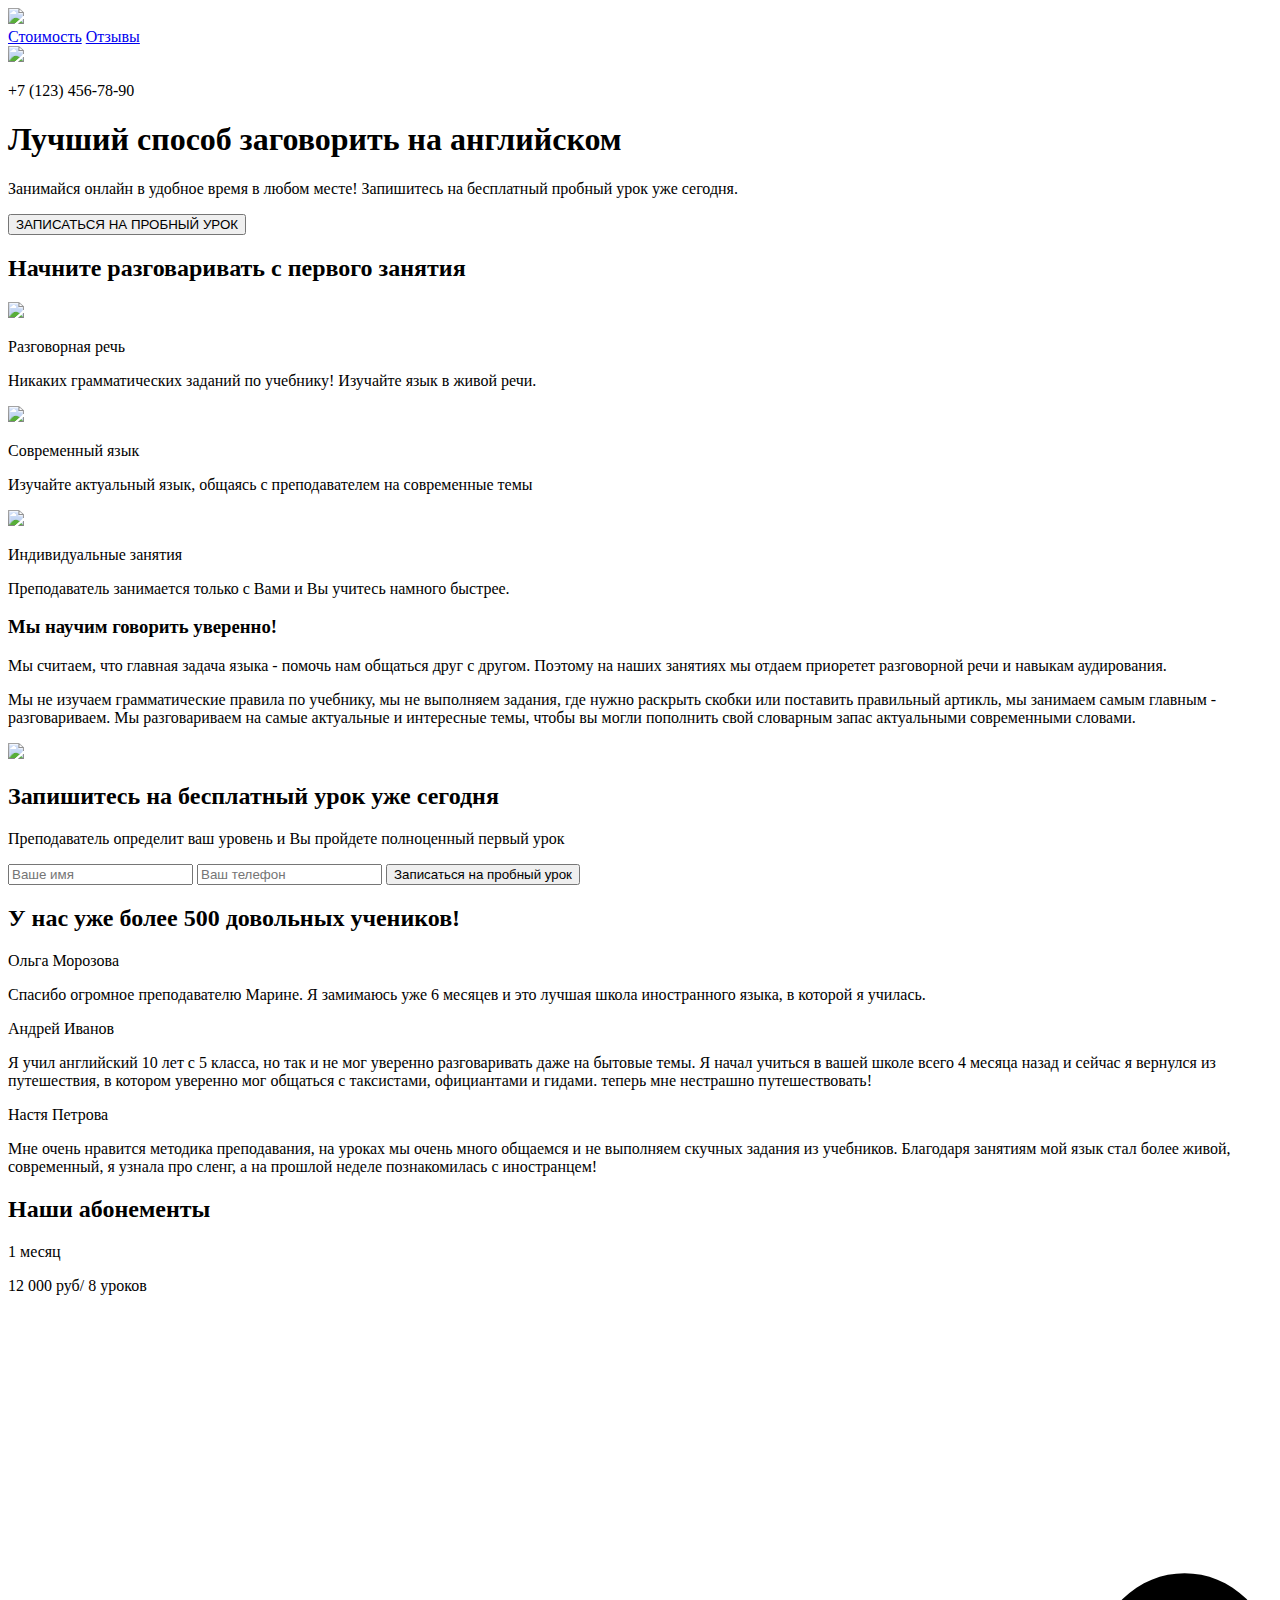
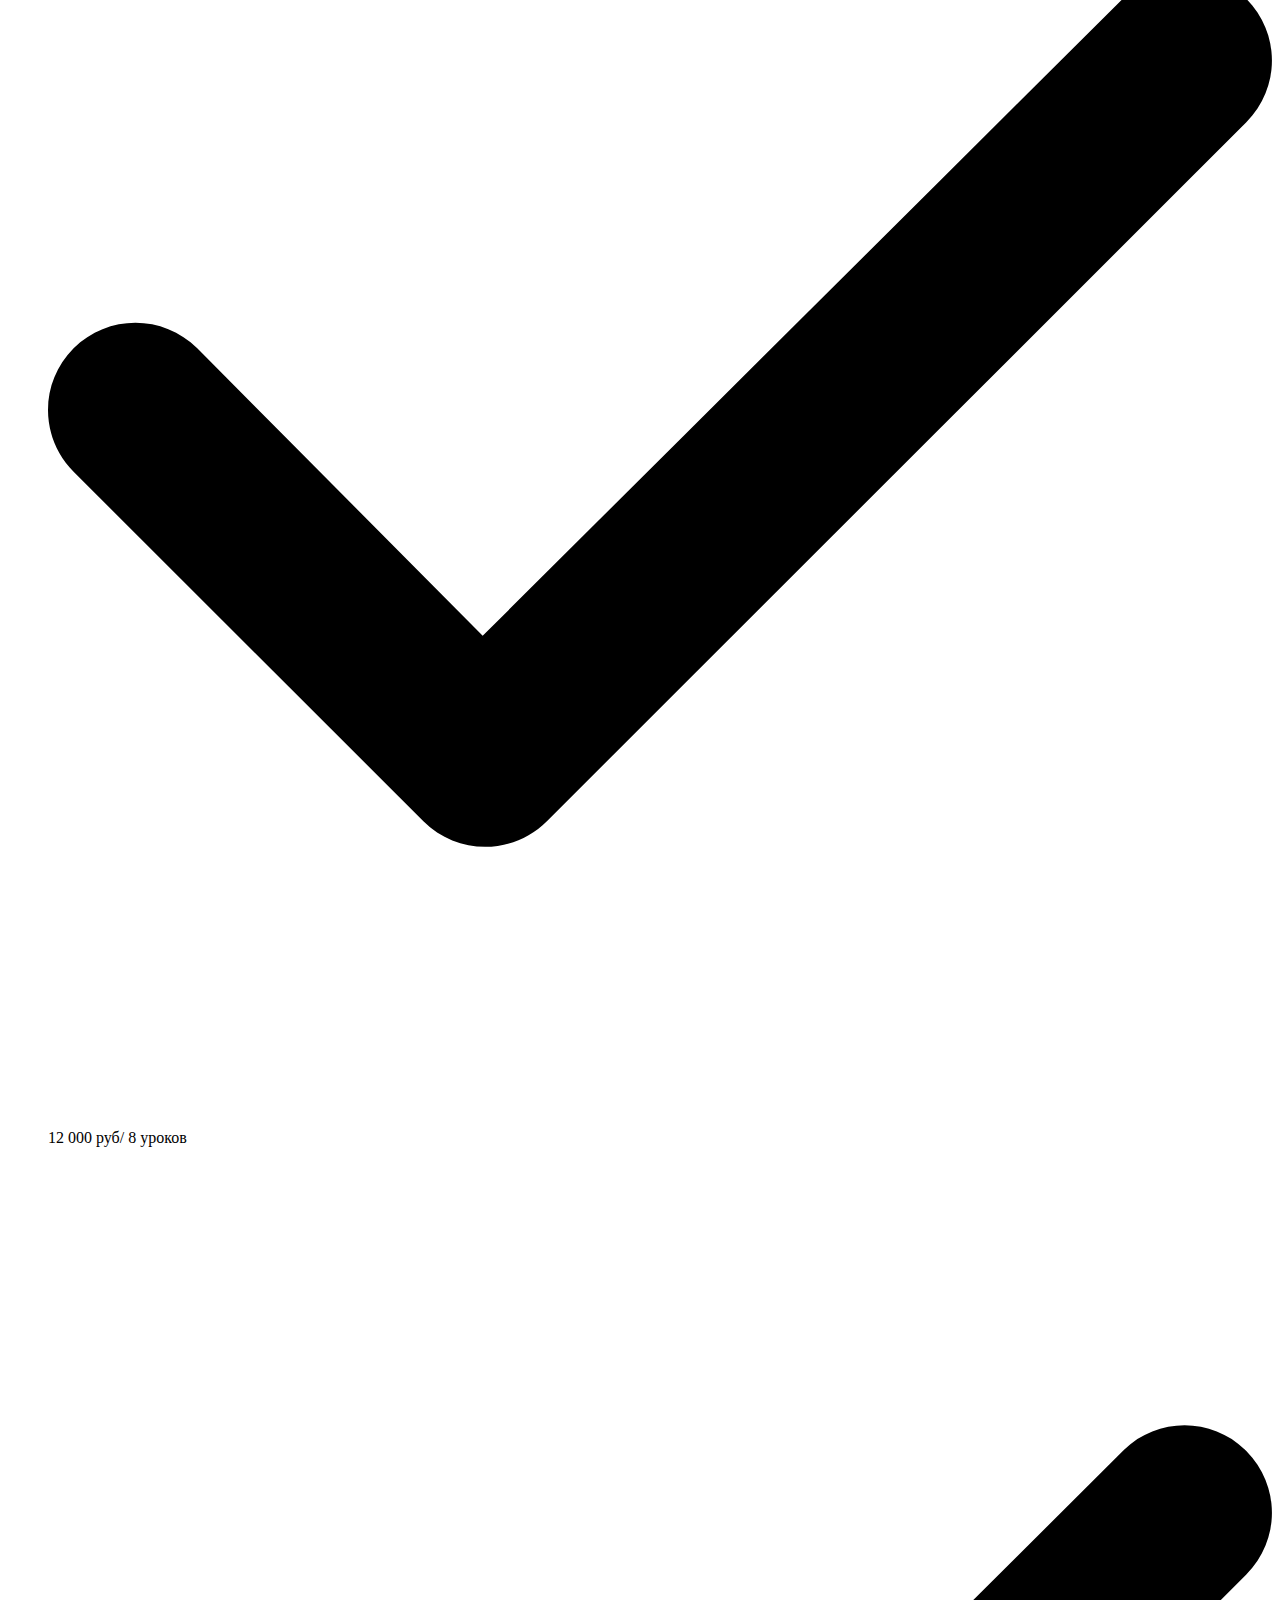
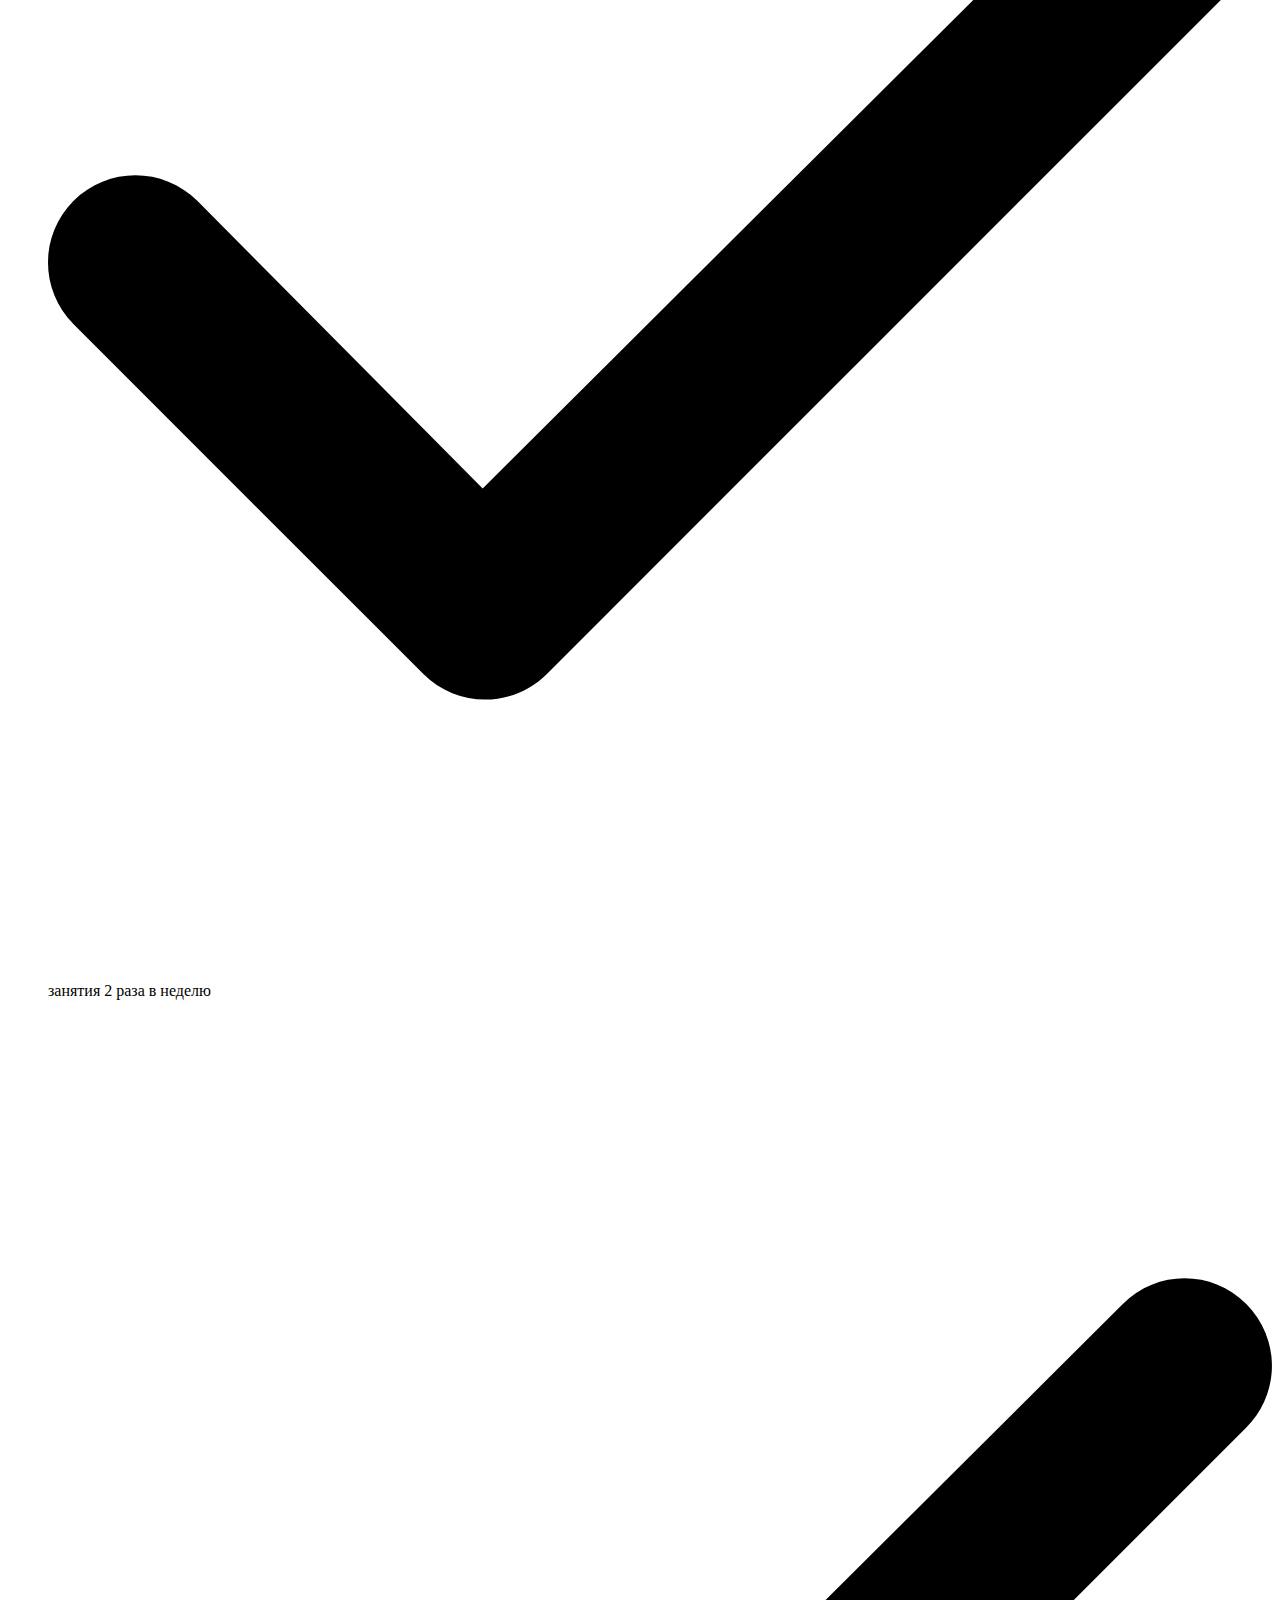
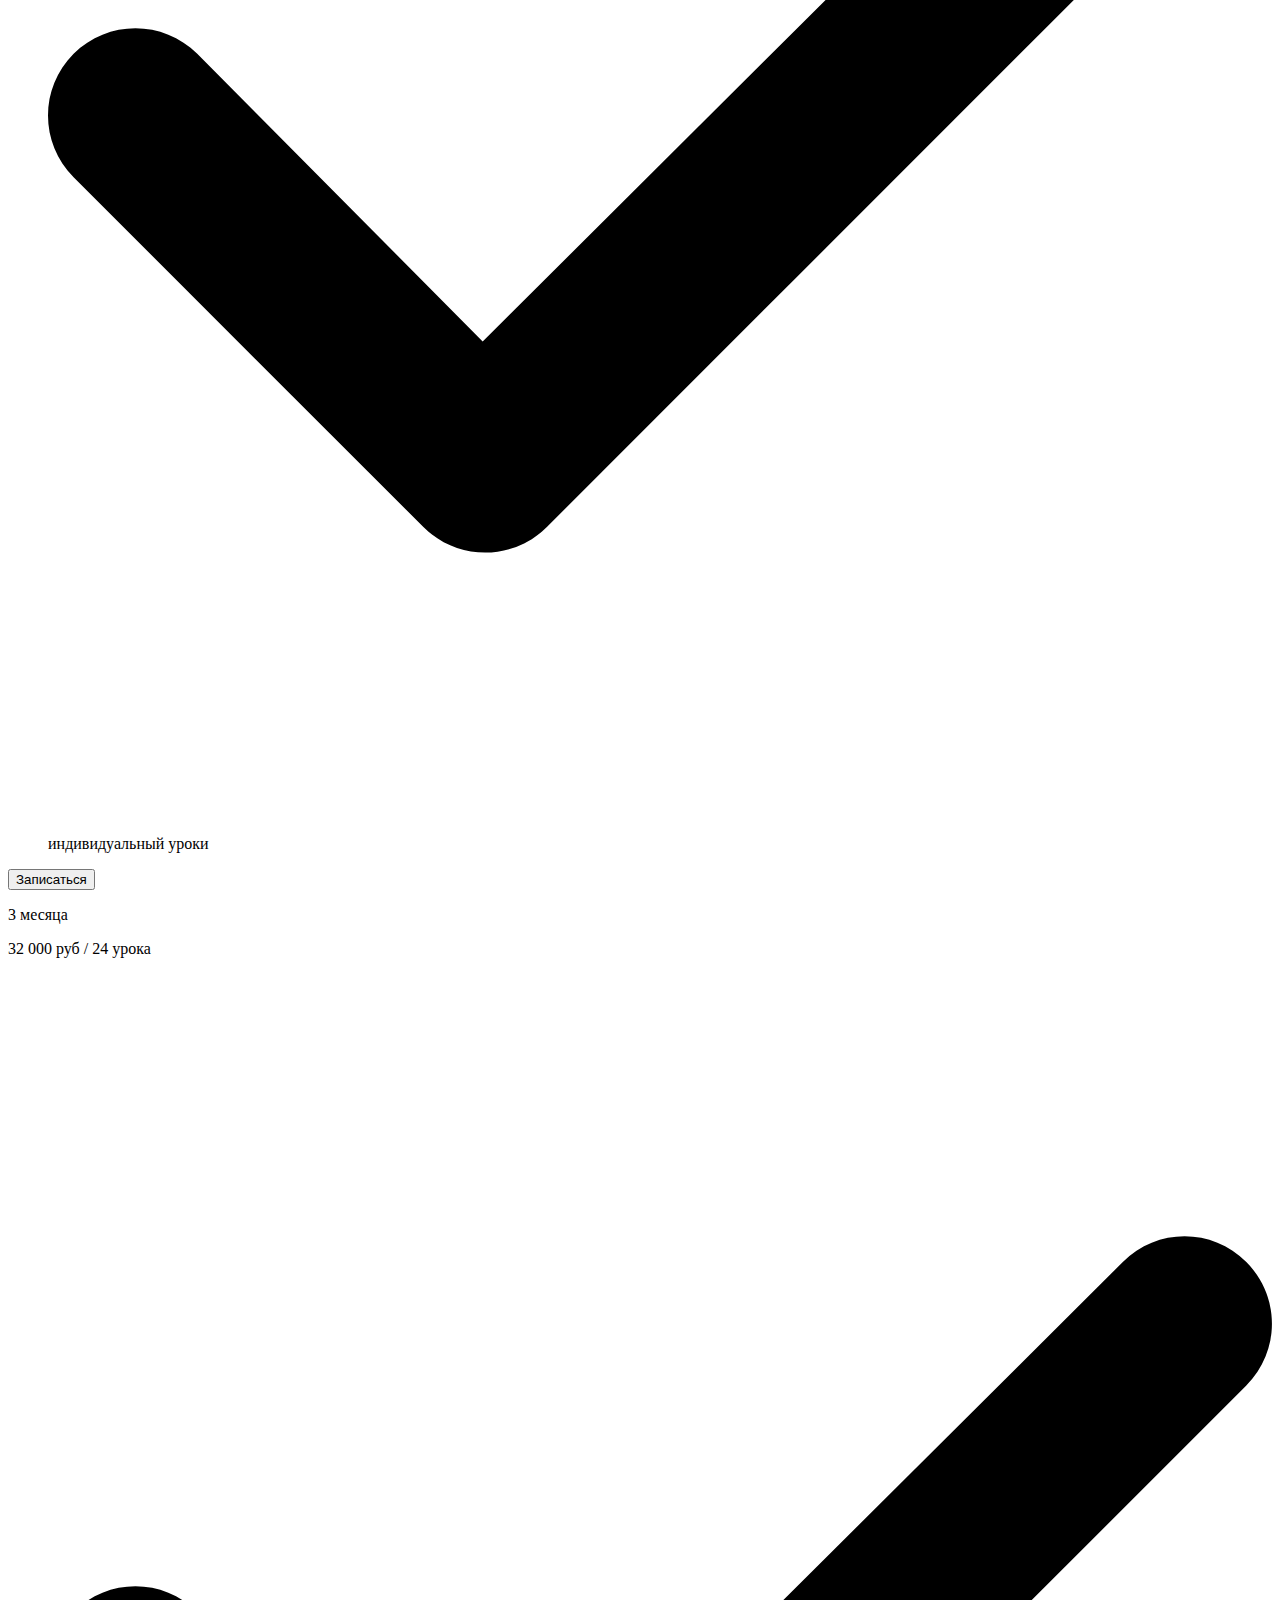
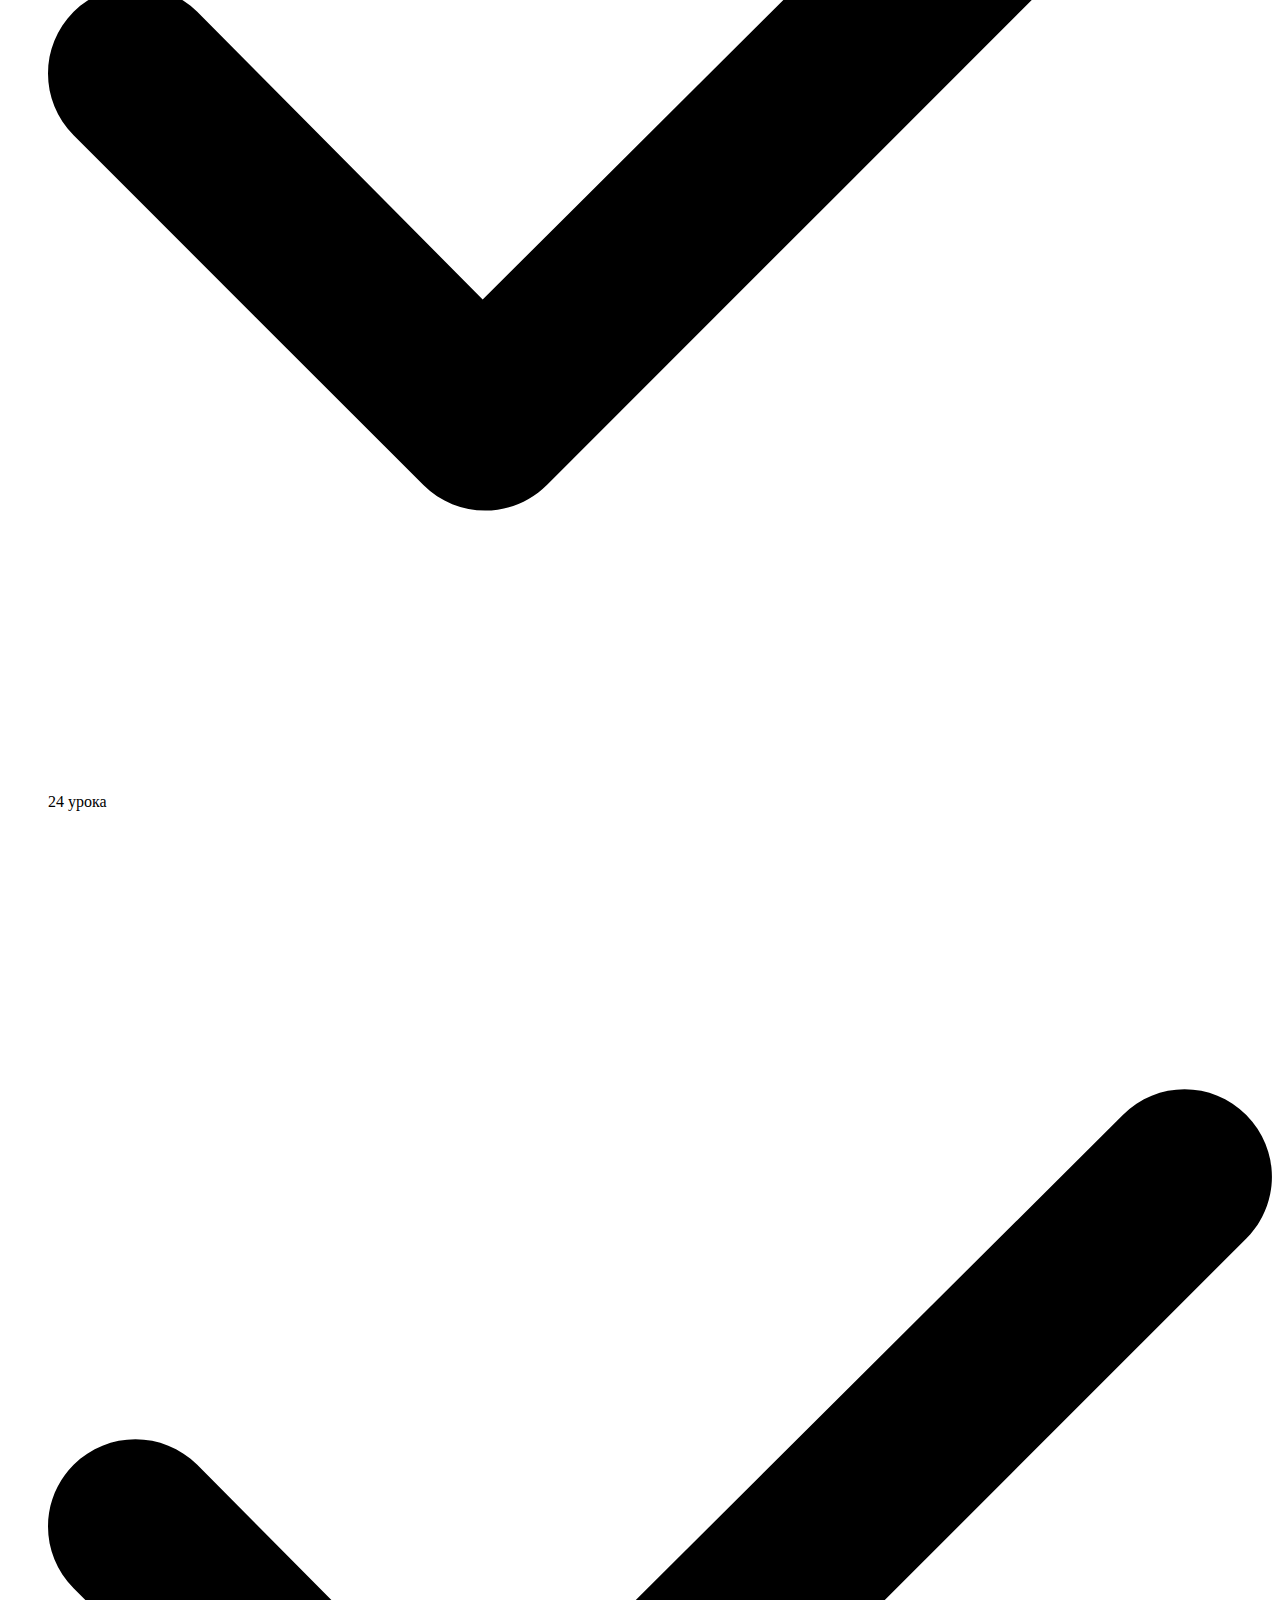
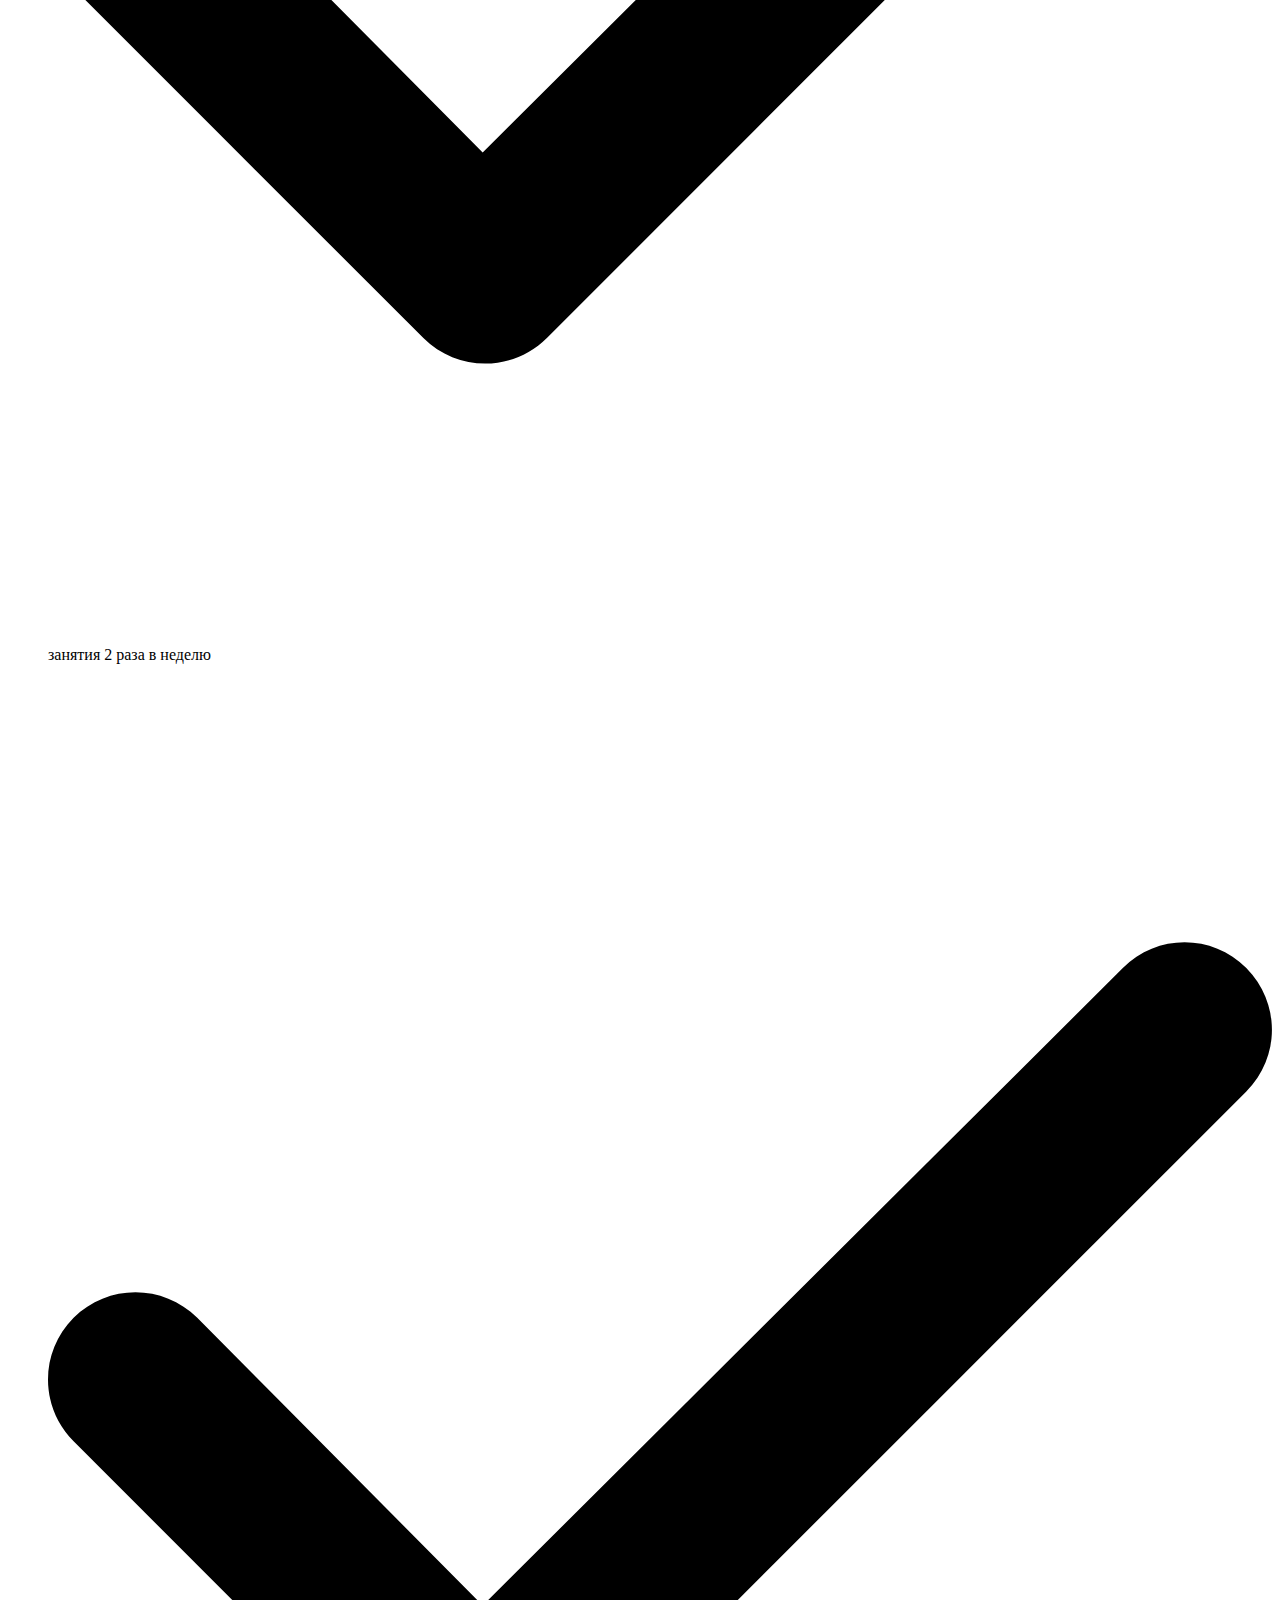
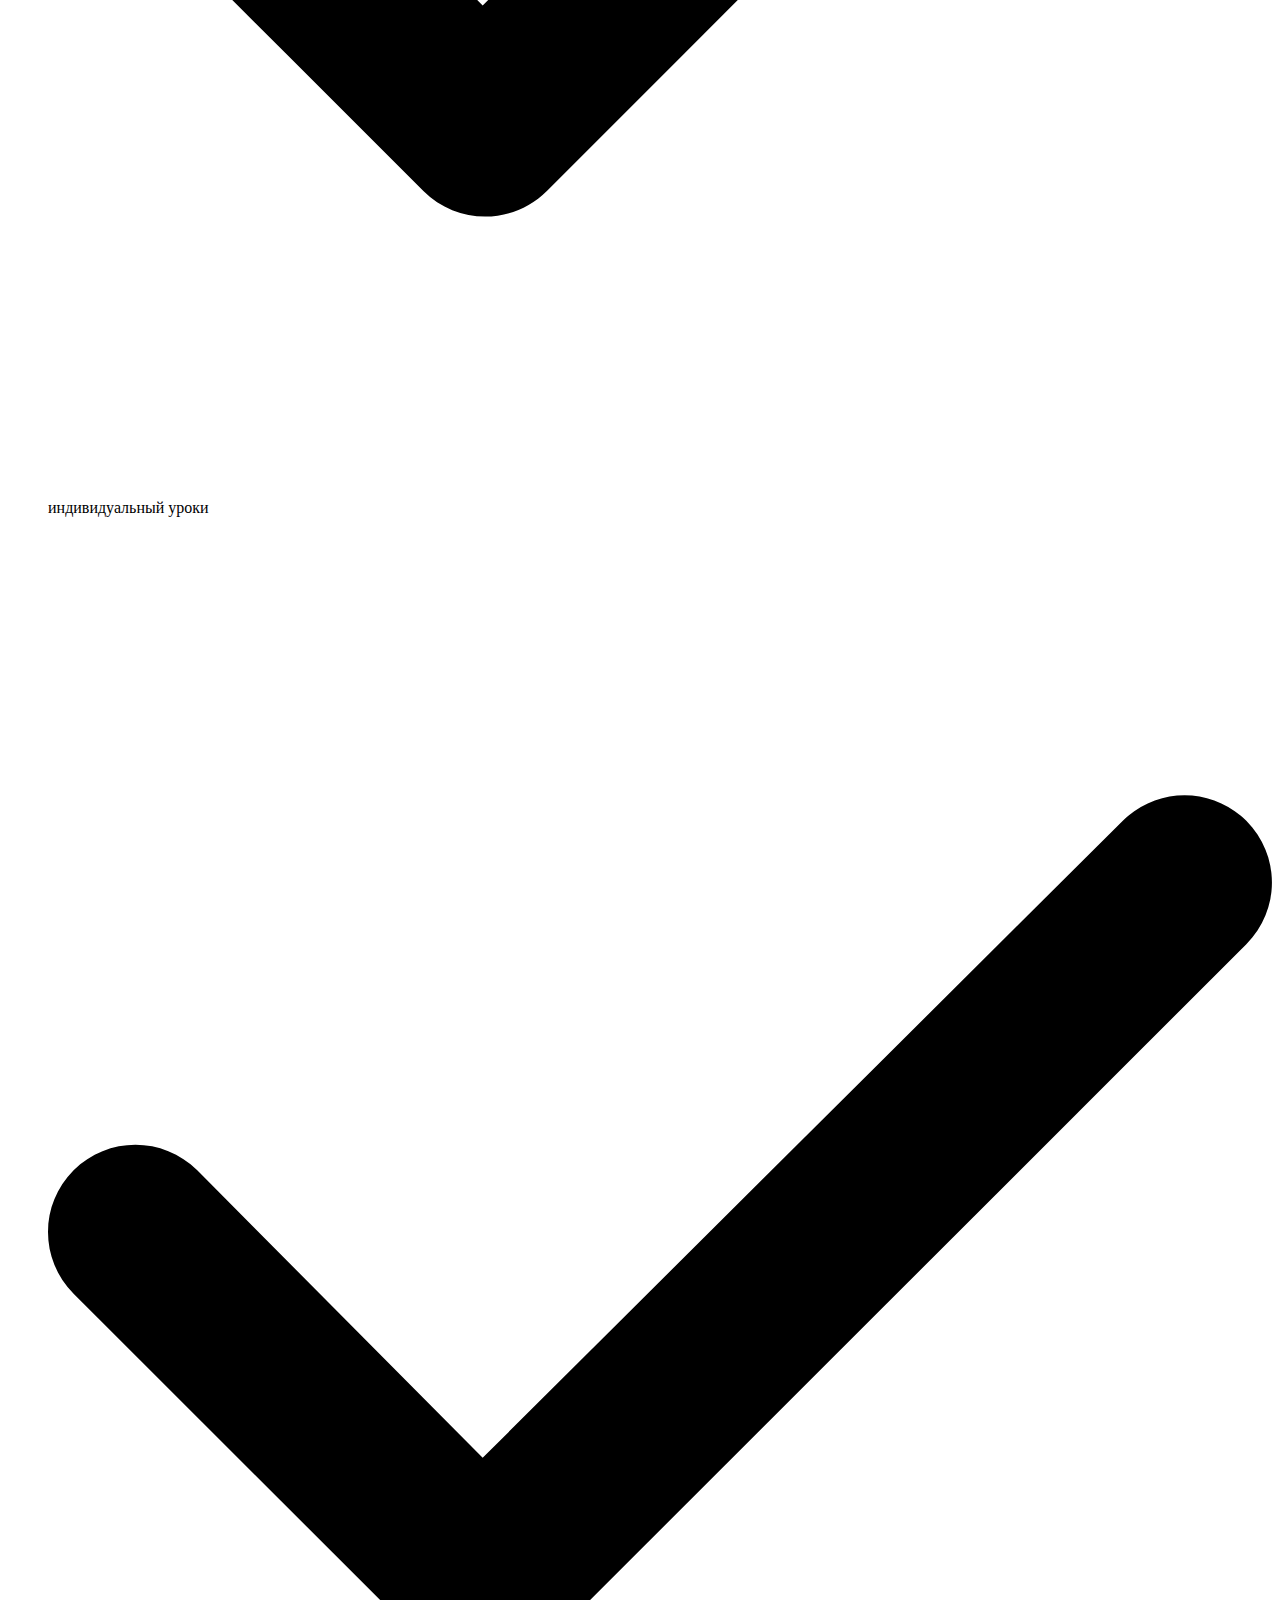
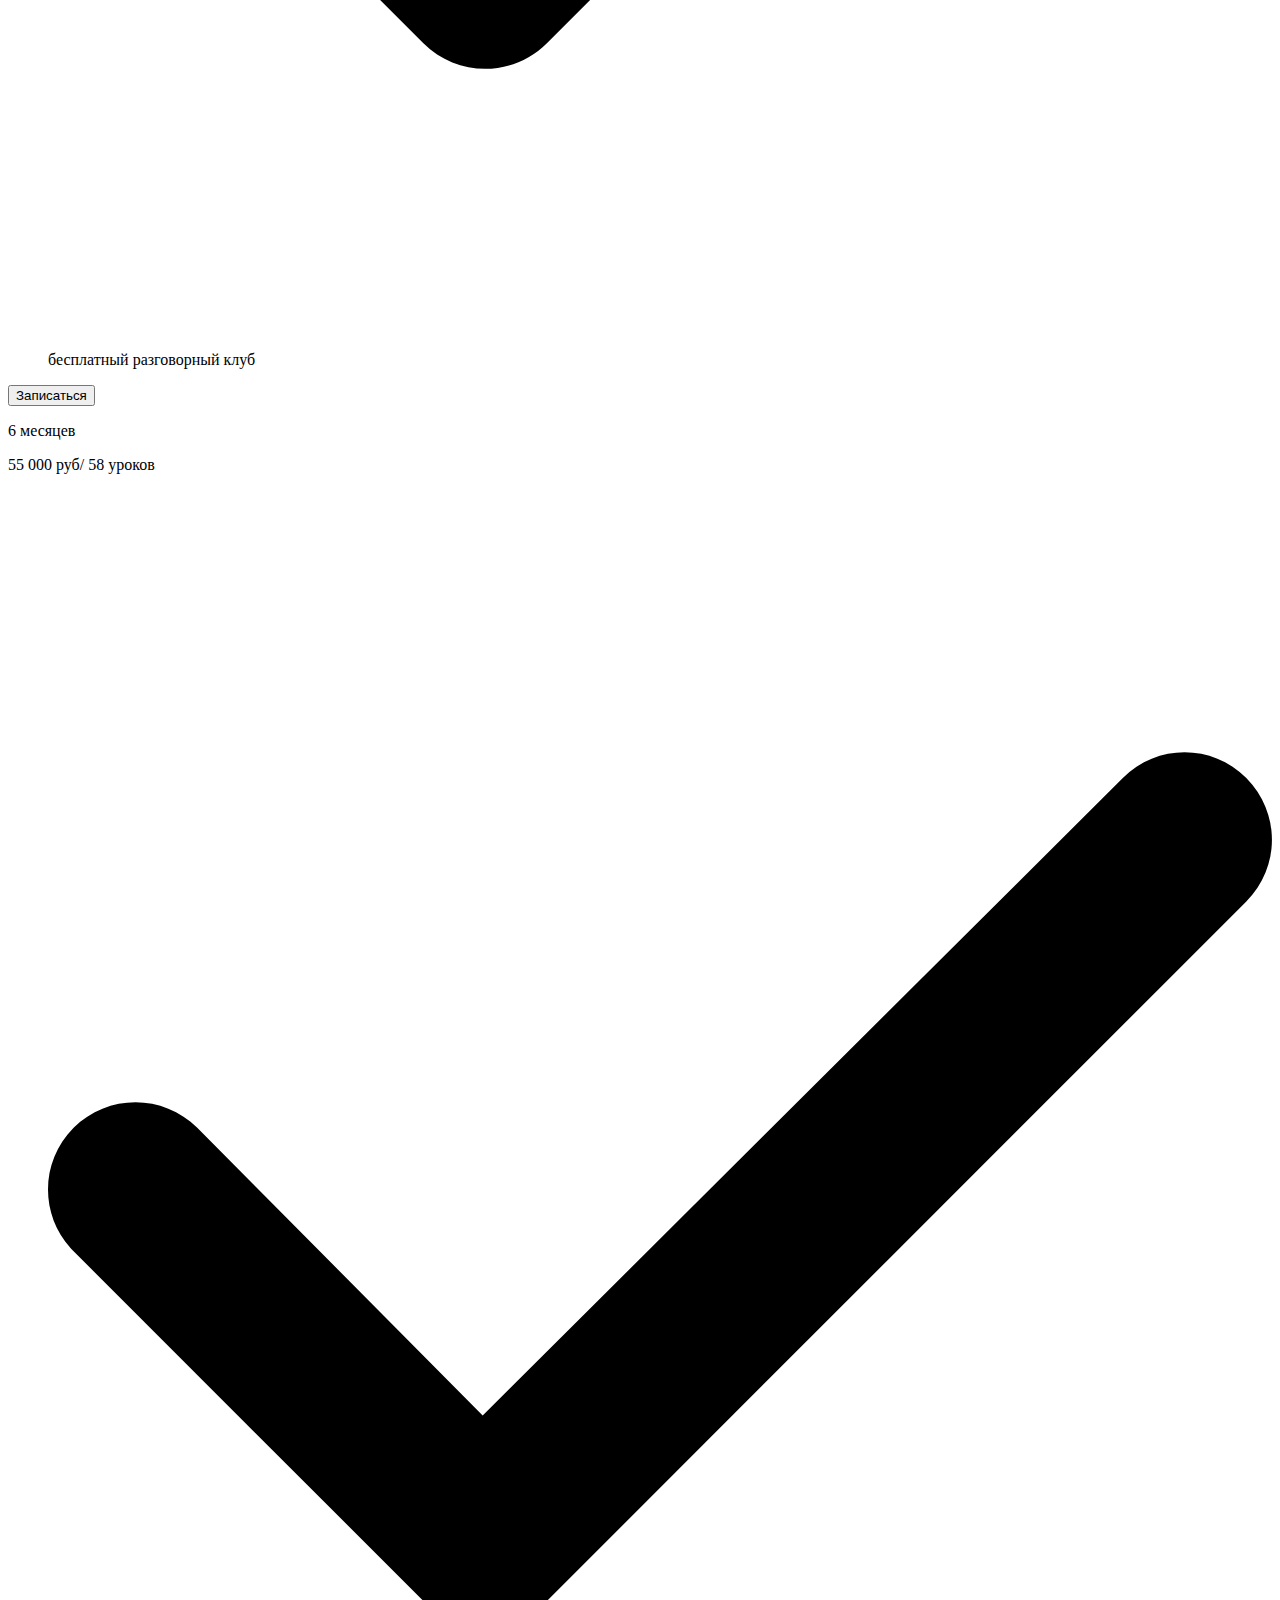
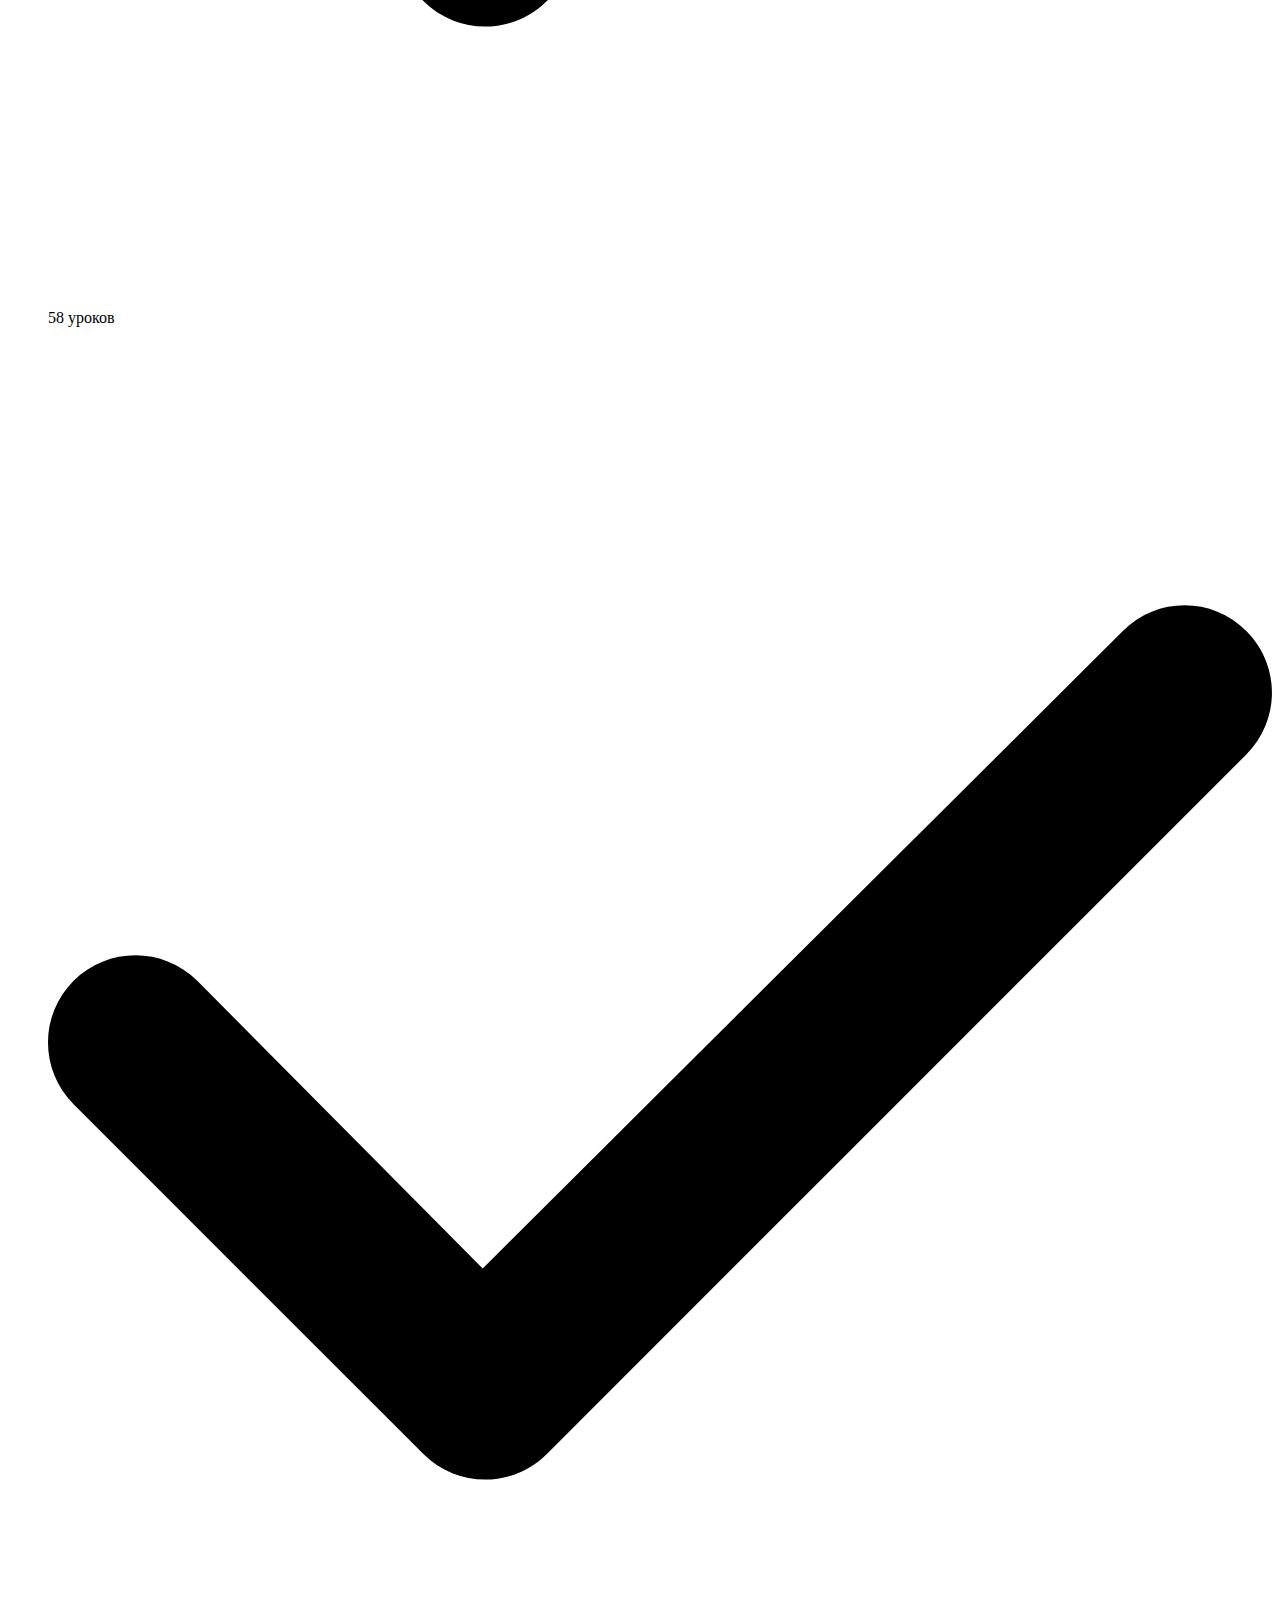
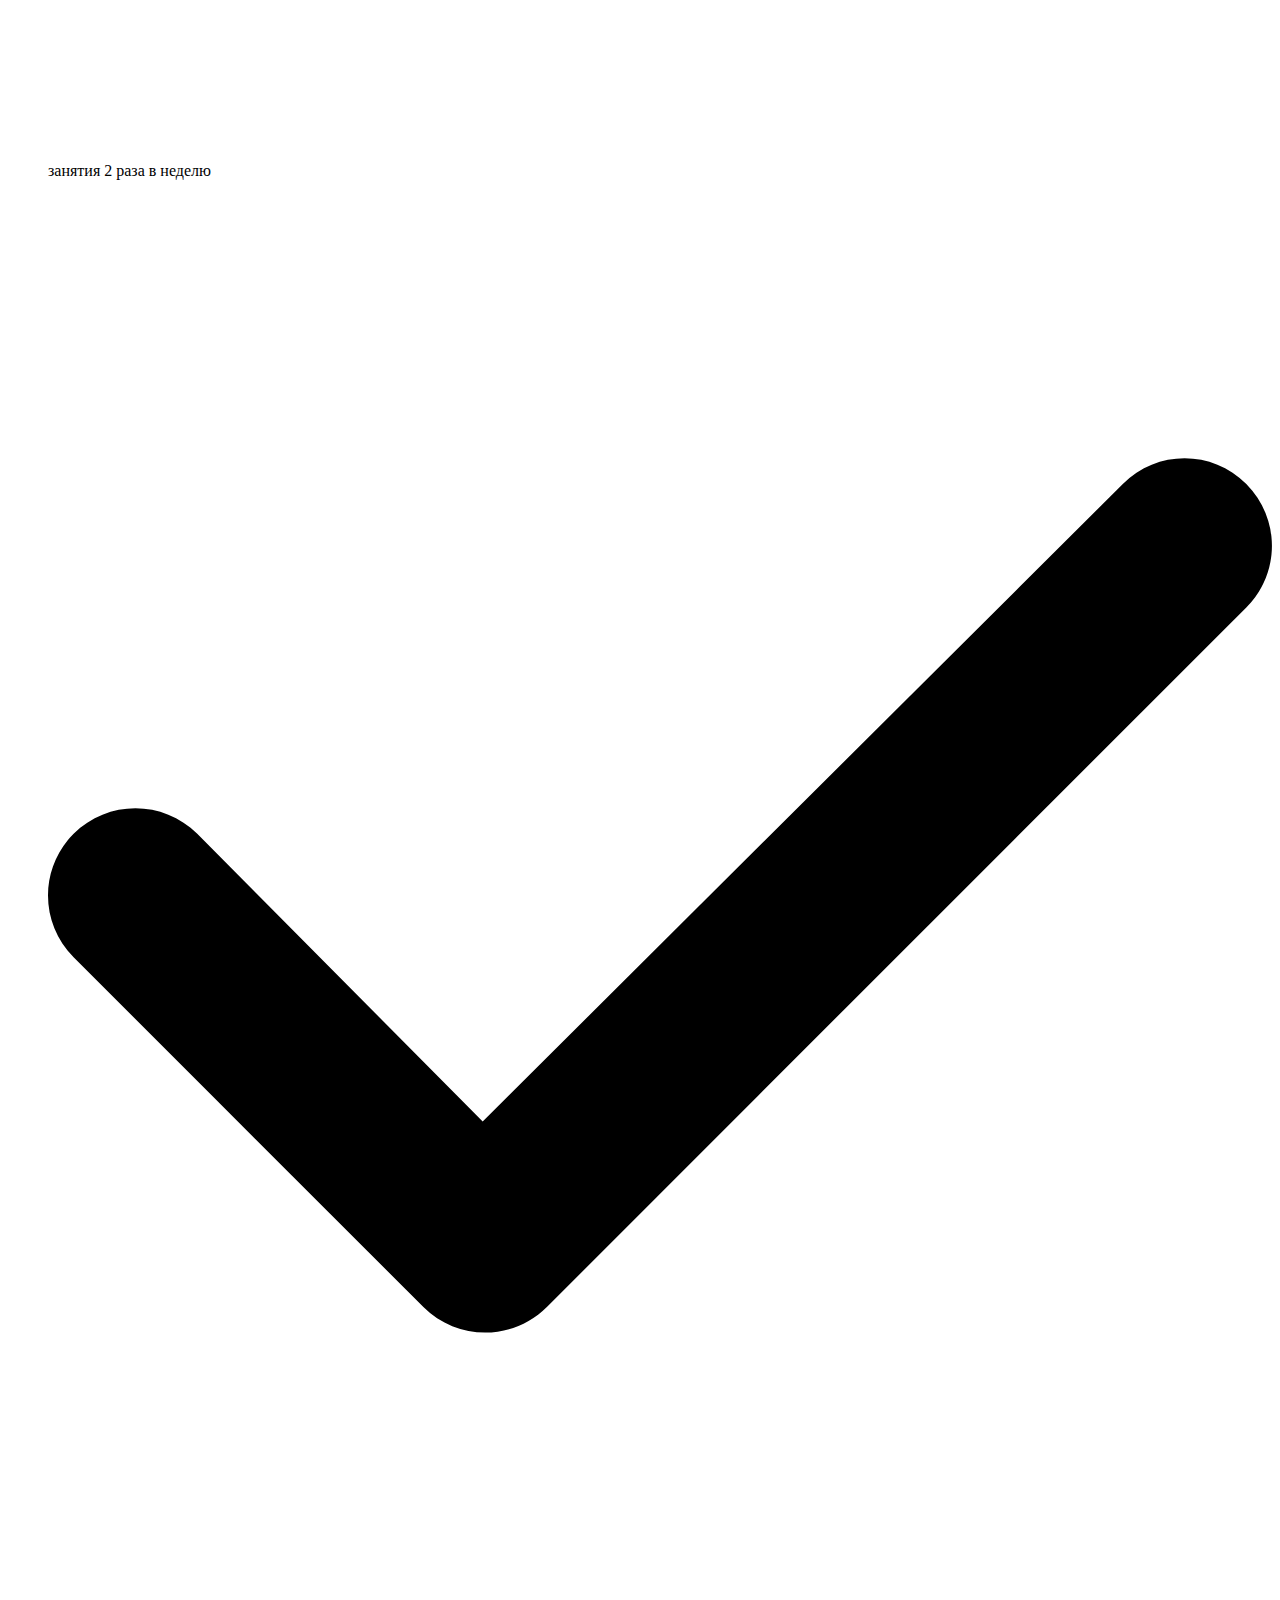
==== index.html @ aa8fc8e0 "project2" ====
<!Doctype html>
<html>

    <head>
        <title>English School</title>
        <meta charset="utf-8">
        <link rel="stylesheet"type="text/css" href="reset.css"/>
        <link rel="stylesheet"type="text/css" href="styles.css"/>
        <link rel="stylesheet" href="icons/css/all.css">
        <link rel="preconnect" href="https://fonts.googleapis.com">
        <link rel="preconnect" href="https://fonts.gstatic.com" crossorigin>
        <link href="https://fonts.googleapis.com/css2?family=Nunito+Sans:ital,wght@1 display=swap" rel="stylesheet">
    </head>

    <body>
        <div id="hero">    
            <div class="middle">
               <header id="header">
                   <div id="logo-header">
                        <img src="logo.svg" id="logo">
                   </div>
                   <div class="navigation">
                        <a href="#cost" class="navigation-item">Стоимость</a>
                        <a href="#mention" class="navigation-item">Отзывы</a>
                   </div>
                   <div class="phone">
                        <div class="phone-icon"> 
                            <img src="phone-solid.svg">
                        </div>
                        <p>+7 (123) 456-78-90</p>
                   </div>
               </header>
               <div class="record">
                    <h1 class="record-item1">Лучший способ заговорить на английском</h1>
                    <p class="record-item2">Занимайся онлайн в удобное время в любом месте! Запишитесь на бесплатный 
                        пробный урок уже сегодня.</p>
                   <div>
                        <button class="button-large">ЗАПИСАТЬСЯ НА ПРОБНЫЙ УРОК</button>
                   </div>
                </div>
           </div>
           <div>
                <div class="main middle">
                    <h2 class="section-title">Начните разговаривать с первого занятия</h2>
                    <div class="benefits">
                        <div class="benefit">
                            <img src="message_icon.svg" class="benefit-icon"/>
                            <p class="benefit-title">Разговорная речь</p>
                            <p class="benefit-content">Никаких грамматических заданий по учебнику! 
                                Изучайте язык в живой речи.</p>
                        </div>
                        <div class="benefit">
                            <img src="world_icon.svg" class="benefit-icon"/>
                            <p class="benefit-title">Современный язык</p>
                            <p class="benefit-content">Изучайте актуальный язык,
                                 общаясь с преподавателем на современные темы</p>
                        </div>
                        <div class="benefit">
                            <img src="man_icon.png" class="benefit-icon"/>
                            <p class="benefit-title">Индивидуальные занятия</p>
                            <p class="benefit-content">Преподаватель занимается только с Вами
                                и Вы учитесь намного быстрее.</p>
                        </div>
                    </div>
                    <div class="about-us">
                        <div class="about-us-content">
                            <h3 class="about-us-title">Мы научим говорить уверенно!</h3>
                            <p class="about-us-text">Мы считаем, что главная задача языка - помочь нам общаться
                                 друг с другом. Поэтому на наших занятиях мы отдаем приоретет разговорной речи
                                  и навыкам аудирования.</p>
                            <p class="about-us-text">Мы не изучаем грамматические правила по учебнику, мы не выполняем 
                                задания, где нужно раскрыть скобки или поставить правильный артикль, мы занимаем самым 
                                главным - разговариваем. Мы разговариваем на самые актуальные и интересные темы, чтобы 
                                вы могли пополнить свой словарным запас актуальными современными словами.</p>
                            <img class="about-us-image" src="group-people.jpg"/>
                        </div>
                    </div>
                <div class="main section_orange">
                    <div class="middle">
                        <h2 class="section-title">Запишитесь на бесплатный урок уже сегодня</h2>
                        <p class="section-subtitle">Преподаватель определит ваш уровень и Вы 
                            пройдете полноценный первый урок</p>
                        <div class="subscribe-form">
                            <input class="subscribe-form-input" placeholder="Ваше имя">
                            <input class="subscribe-form-input" type placeholder="Ваш телефон">
                            <button class="button-large"> Записаться на пробный урок</button>
                        </div>
                    </div>
                </div>
                <div class="main section_grey">
                    <h2 class="section-title" id="mention">У нас уже более 500 довольных учеников!</h2>
                    <div class="reviews">
                        <div class="review">
                            <p class="review-title">Ольга Морозова</p>
                            <p class="review-text">Спасибо огромное преподавателю Марине. 
                                Я замимаюсь уже 6 месяцев и это лучшая школа иностранного языка, в которой я училась.
                            </p>
                        </div>
                        <div class="review">
                            <p class="review-title">Андрей Иванов</p>
                            <p class="review-text">Я учил английский 10 лет с 5 класса, но так и не мог уверенно 
                                    разговаривать даже на бытовые темы. Я начал учиться в вашей школе всего 4 месяца назад
                                    и сейчас я вернулся из путешествия, в котором уверенно мог общаться с таксистами, официантами и гидами. 
                                    теперь мне нестрашно путешествовать!
                            </p>
                        </div>
                        <div class="review">
                            <p class="review-title">Настя Петрова</p>
                            <p class="review-text">Мне очень нравится методика преподавания, на уроках мы очень много общаемся и не выполняем
                                    скучных задания из учебников. Благодаря занятиям мой язык стал более живой, современный, я узнала про сленг, 
                                    а на прошлой неделе познакомилась с иностранцем!
                            </p>
                        </div>
                    </div>
                </div>
                <div class="main middle">
                    <h2 class="section-title" id="cost">Наши абонементы</h2>
                    <div class="rate">
                        <div class="rate-detail">
                            <p class="rate-title">1 месяц</p>
                            <p class="rate-text">12 000 руб/ 8 уроков</p>
                            <ul>
                            <div class="check"> 
                                <img src="check-solid.svg" class="image-check">
                                <p>12 000 руб/ 8 уроков</p>
                            </div>
                            <div class="check"> 
                                <img src="check-solid.svg" class="image-check">
                                <p>занятия 2 раза в неделю</p>
                            </div>
                            <div class="check"> 
                                <img src="check-solid.svg" class="image-check">
                                <p>индивидуальный уроки</p>
                            </div>
                            </ul>
                            <button class="rate-button">Записаться</button>
                        </div>
                        <div class="rate-detail">
                            <p class="rate-title">3 месяца</p>
                            <p class="rate-text">32 000 руб / 24 урока</p>
                            <ul>
                            <div class="check"> 
                                <img src="check-solid.svg" class="image-check">
                                <p>24 урока</p>
                            </div>
                            <div class="check"> 
                                <img src="check-solid.svg" class="image-check">
                                <p>занятия 2 раза в неделю</p>
                            </div>
                            <div class="check"> 
                                <img src="check-solid.svg" class="image-check">
                                <p>индивидуальный уроки</p>
                            </div>
                                <div class="check"> 
                                    <img src="check-solid.svg" class="image-check">
                                    <p>бесплатный разговорный клуб</p>
                            </div>
                            </ul>
                            <button class="rate-button">Записаться</button>
                        </div>
                        <div class="rate-detail">
                            <p class="rate-title">6 месяцев</p>
                            <p class="rate-text">55 000 руб/ 58 уроков</p>
                            <ul>
                            <div class="check"> 
                                <img src="check-solid.svg" class="image-check">
                                <p>58 уроков</p>
                            </div>
                            <div class="check"> 
                                <img src="check-solid.svg" class="image-check">
                                <p>занятия 2 раза в неделю</p>
                            </div>
                            <div class="check"> 
                                <img src="check-solid.svg" class="image-check">
                                <p>индивидуальный уроки</p>
                            </div>
                            <div class="check"> 
                                <img src="check-solid.svg" class="image-check">
                                <p>бесплатный разговорный</p>
                            </div>
                            <div class="check"> 
                                <img src="check-solid.svg" class="image-check">
                                <p>бесплатная заморозка абонимента</p>
                            </div>
                            </ul>
                            <button class="rate-button">Записаться</button>
                        </div>
                    </div>
                </div>
                <footer>
                    <div class="footer-content middle">
                        <div class="phone">
                            <div class="phone-icon"> 
                                <img src="phone-solid.svg">
                            </div>
                            <p>+7 (123) 456-78-90</p>
                        </div>
                        <div class="social-icon">
                            <i class="fa-brands fa-instagram-square logo"></i>
                            <i class="fa-brands fa-twitter logo"></i>
                            <i class="fa-brands fa-facebook-square logo"></i>                          
                        </div>
                        <div>english_house@email.com</div>
                    </div>
                </footer>
           </div>
       </div>

    </body>

</html>
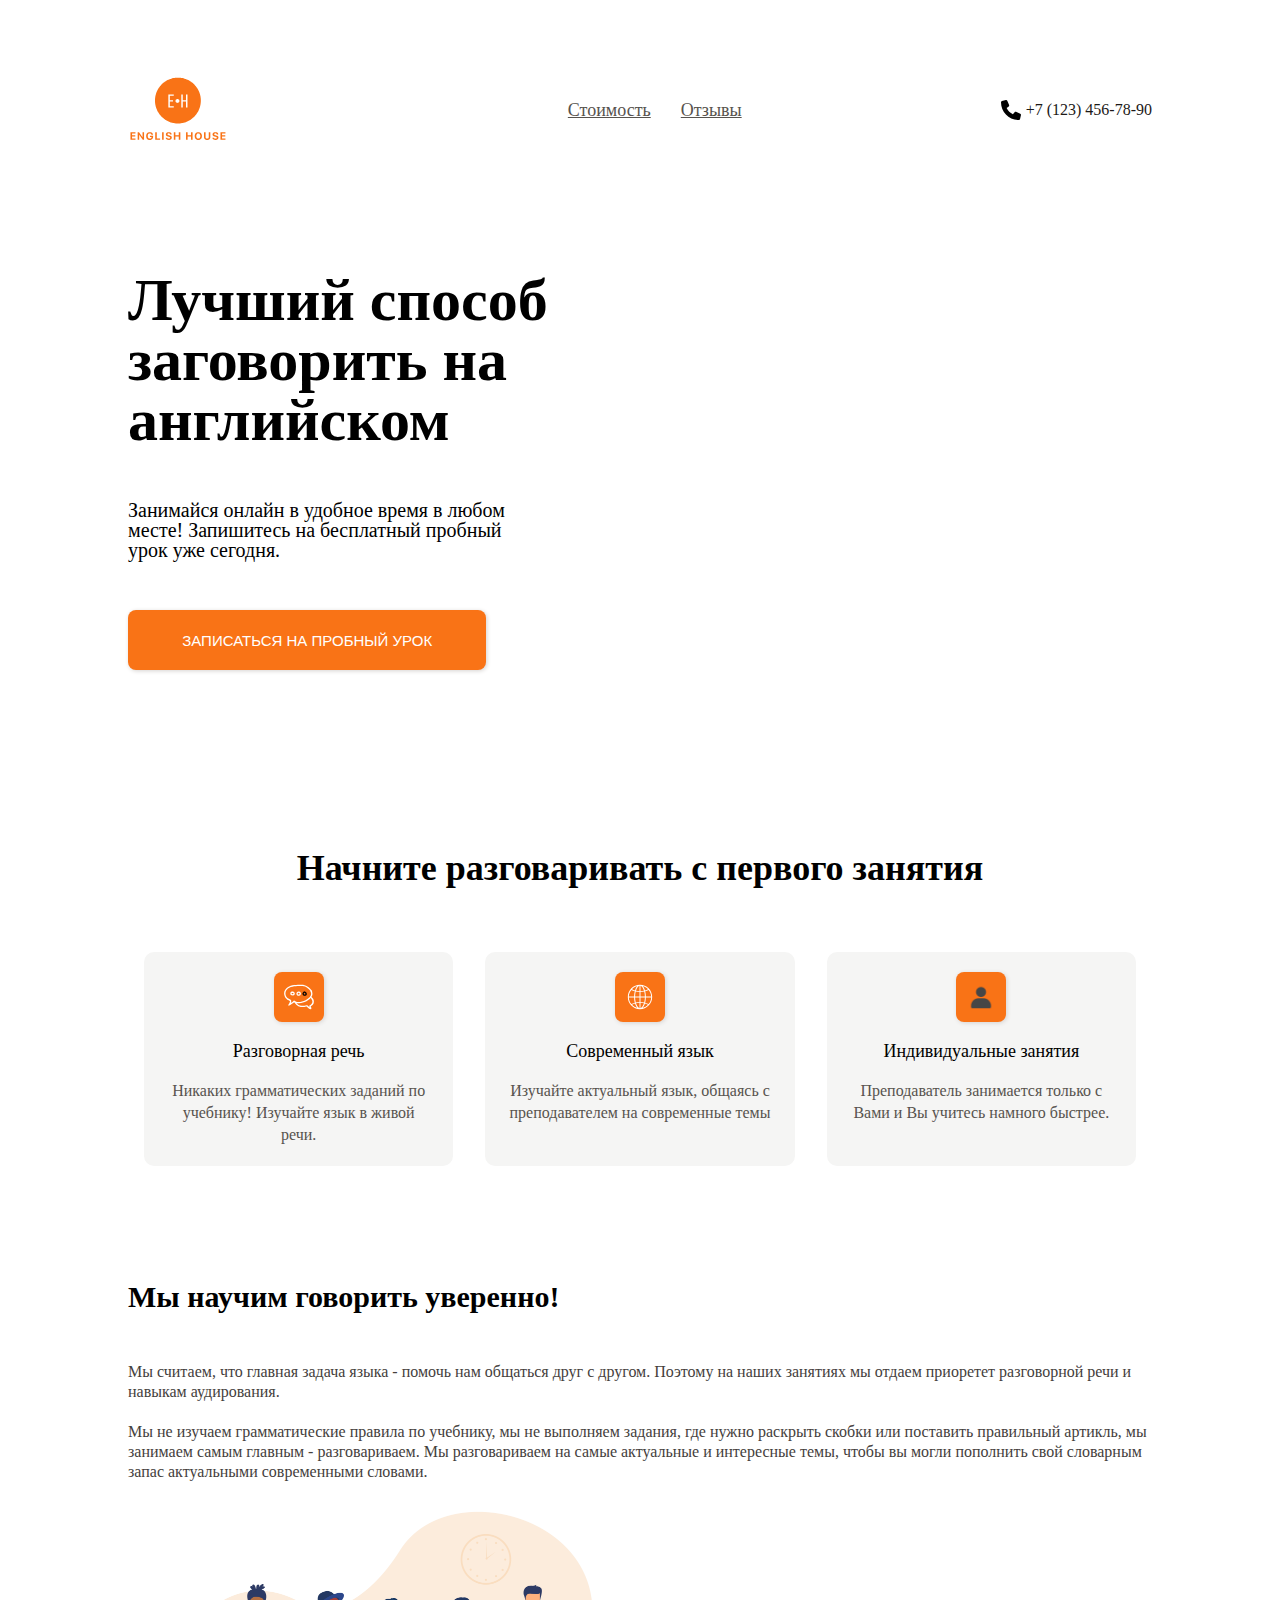
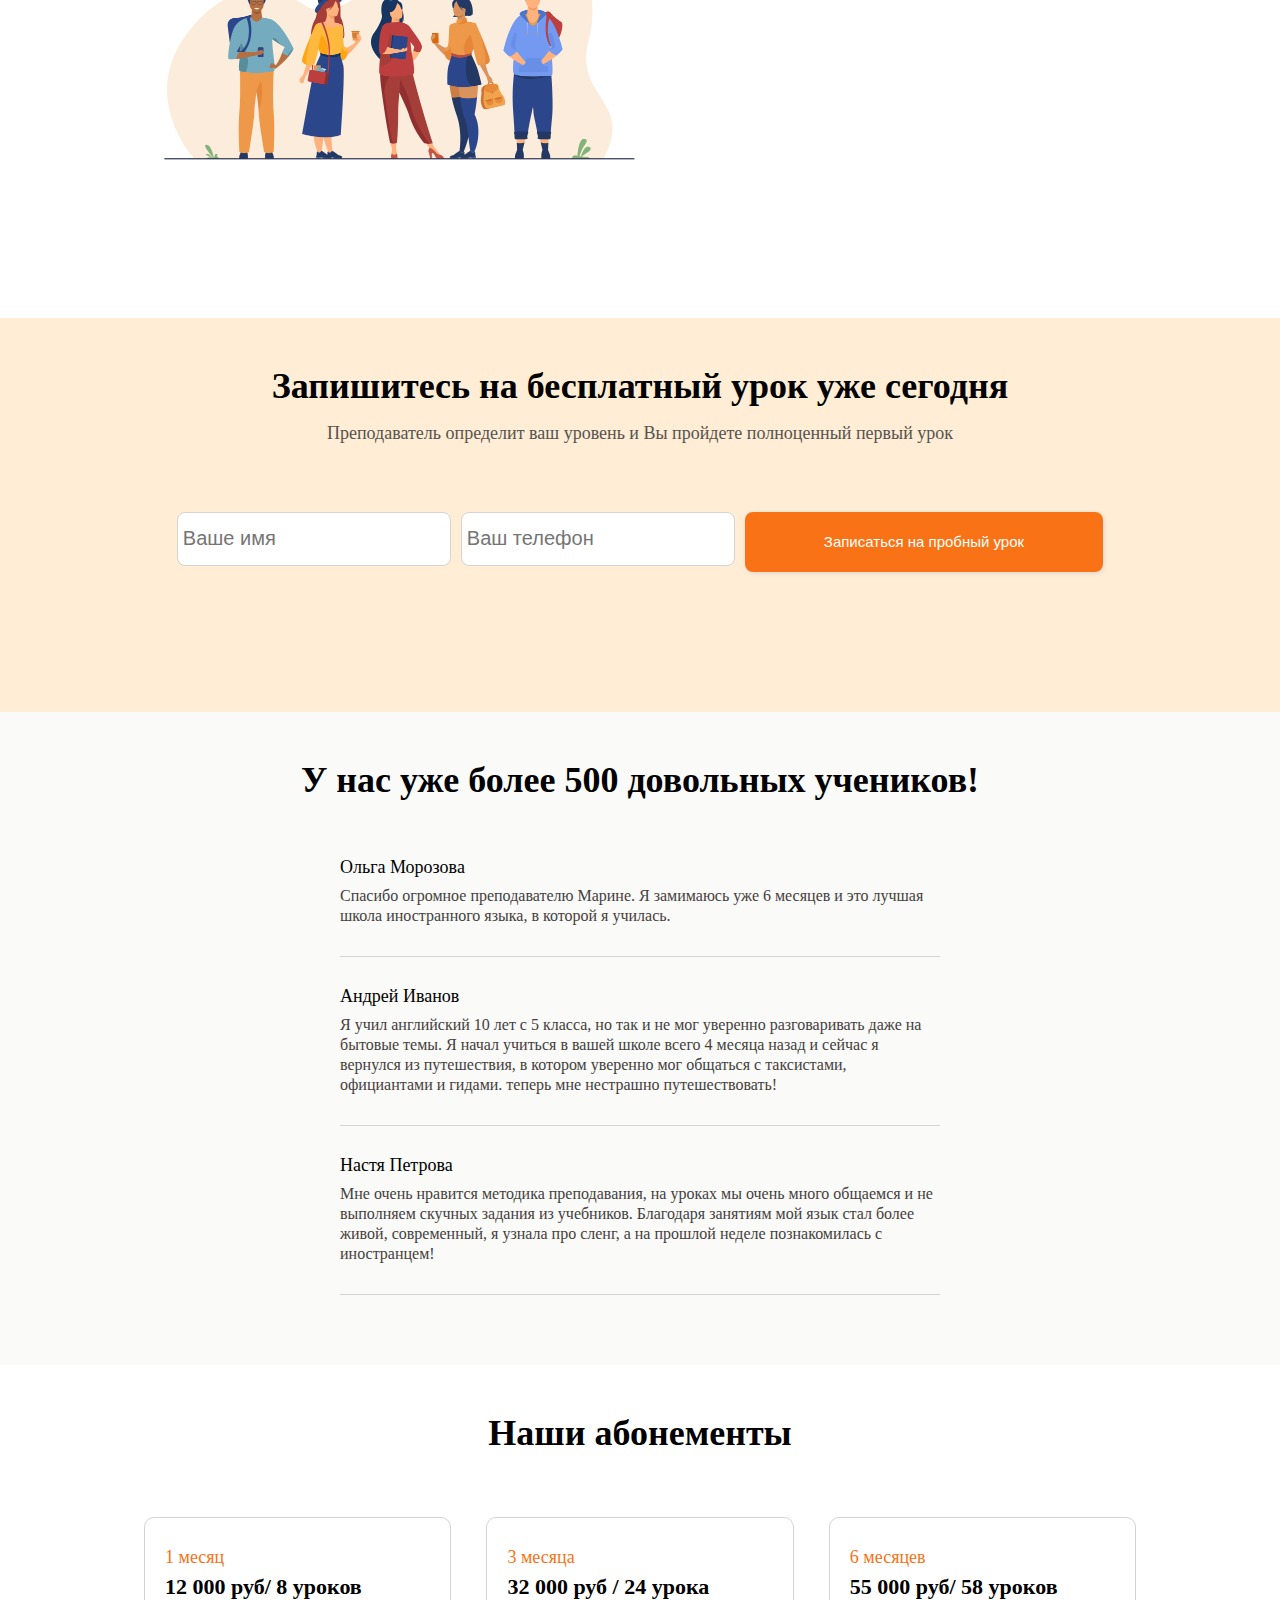
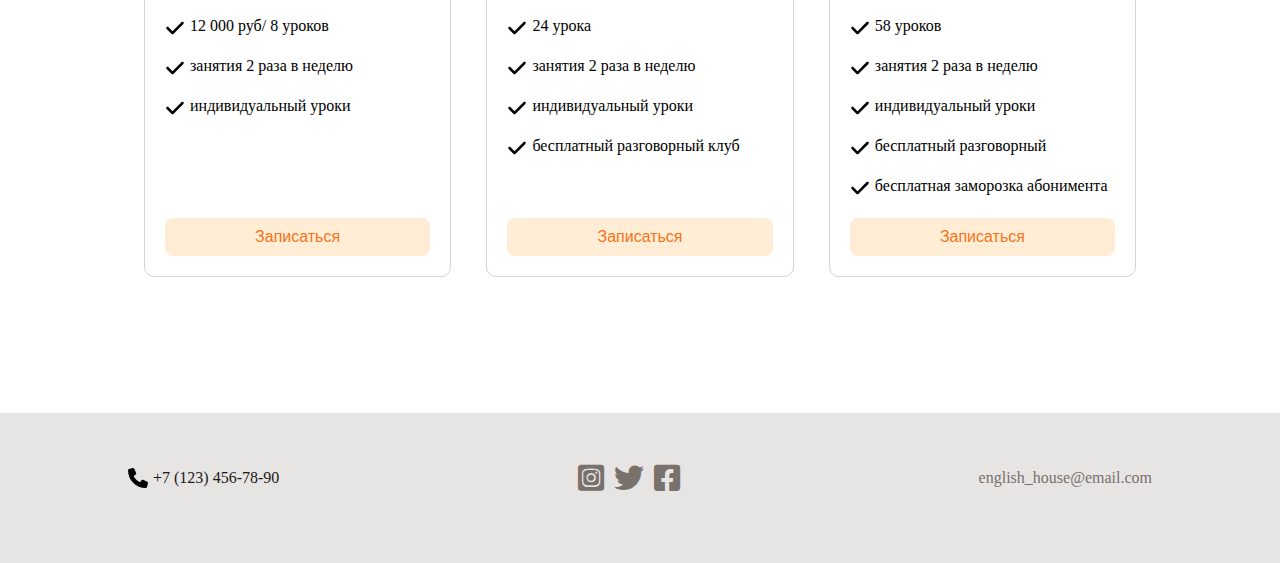
==== commit 715bf262: "lending" ====
--- a/index.html
+++ b/index.html
@@ -39,55 +39,57 @@
                    </div>
                 </div>
            </div>
-           <div>
-                <div class="main middle">
-                    <h2 class="section-title">Начните разговаривать с первого занятия</h2>
-                    <div class="benefits">
+        </div>
+            <div class="middle">
+                <h2 class="section-title">Начните разговаривать с первого занятия</h2>
+                <div class="benefits">
+                    <div class="benefit">
+                        <img src="message_icon.svg" class="benefit-icon"/>
+                        <p class="benefit-title">Разговорная речь</p>
+                        <p class="benefit-content">Никаких грамматических заданий по учебнику! 
+                                Изучайте язык в живой речи.</p>
+                    </div>
                         <div class="benefit">
-                            <img src="message_icon.svg" class="benefit-icon"/>
-                            <p class="benefit-title">Разговорная речь</p>
-                            <p class="benefit-content">Никаких грамматических заданий по учебнику! 
-                                Изучайте язык в живой речи.</p>
-                        </div>
-                        <div class="benefit">
-                            <img src="world_icon.svg" class="benefit-icon"/>
-                            <p class="benefit-title">Современный язык</p>
-                            <p class="benefit-content">Изучайте актуальный язык,
+                        <img src="world_icon.svg" class="benefit-icon"/>
+                        <p class="benefit-title">Современный язык</p>
+                        <p class="benefit-content">Изучайте актуальный язык,
                                  общаясь с преподавателем на современные темы</p>
-                        </div>
-                        <div class="benefit">
-                            <img src="man_icon.png" class="benefit-icon"/>
-                            <p class="benefit-title">Индивидуальные занятия</p>
-                            <p class="benefit-content">Преподаватель занимается только с Вами
+                    </div>
+                    <div class="benefit">
+                        <img src="man_icon.png" class="benefit-icon"/>
+                        <p class="benefit-title">Индивидуальные занятия</p>
+                        <p class="benefit-content">Преподаватель занимается только с Вами
                                 и Вы учитесь намного быстрее.</p>
-                        </div>
-                    </div>
-                    <div class="about-us">
-                        <div class="about-us-content">
-                            <h3 class="about-us-title">Мы научим говорить уверенно!</h3>
-                            <p class="about-us-text">Мы считаем, что главная задача языка - помочь нам общаться
+                    </div>
+                </div>
+                <div class="about-us">
+                    <div class="about-us-content">
+                        <h3 class="about-us-title">Мы научим говорить уверенно!</h3>
+                        <p class="about-us-text">Мы считаем, что главная задача языка - помочь нам общаться
                                  друг с другом. Поэтому на наших занятиях мы отдаем приоретет разговорной речи
                                   и навыкам аудирования.</p>
-                            <p class="about-us-text">Мы не изучаем грамматические правила по учебнику, мы не выполняем 
+                        <p class="about-us-text">Мы не изучаем грамматические правила по учебнику, мы не выполняем 
                                 задания, где нужно раскрыть скобки или поставить правильный артикль, мы занимаем самым 
                                 главным - разговариваем. Мы разговариваем на самые актуальные и интересные темы, чтобы 
                                 вы могли пополнить свой словарным запас актуальными современными словами.</p>
-                            <img class="about-us-image" src="group-people.jpg"/>
-                        </div>
-                    </div>
-                <div class="main section_orange">
-                    <div class="middle">
-                        <h2 class="section-title">Запишитесь на бесплатный урок уже сегодня</h2>
-                        <p class="section-subtitle">Преподаватель определит ваш уровень и Вы 
+                        <img class="about-us-image" src="group-people.jpg"/>
+                    </div>
+                </div>
+            </div>
+            <div class="section_orange">
+                <div class="middle">
+                    <h2 class="section-title">Запишитесь на бесплатный урок уже сегодня</h2>
+                    <p class="section-subtitle">Преподаватель определит ваш уровень и Вы 
                             пройдете полноценный первый урок</p>
-                        <div class="subscribe-form">
-                            <input class="subscribe-form-input" placeholder="Ваше имя">
-                            <input class="subscribe-form-input" type placeholder="Ваш телефон">
-                            <button class="button-large"> Записаться на пробный урок</button>
-                        </div>
-                    </div>
-                </div>
-                <div class="main section_grey">
+                    <div class="subscribe-form">
+                        <input class="subscribe-form-input" placeholder="Ваше имя">
+                        <input class="subscribe-form-input" type placeholder="Ваш телефон">
+                        <button class="button-large"> Записаться на пробный урок</button>
+                    </div>
+                </div>
+            </div>
+            <div class="section_grey">
+                <div class="middle">
                     <h2 class="section-title" id="mention">У нас уже более 500 довольных учеников!</h2>
                     <div class="reviews">
                         <div class="review">
@@ -113,87 +115,94 @@
                         </div>
                     </div>
                 </div>
-                <div class="main middle">
+            </div> 
+            <div class="middle">
                     <h2 class="section-title" id="cost">Наши абонементы</h2>
                     <div class="rate">
                         <div class="rate-detail">
-                            <p class="rate-title">1 месяц</p>
-                            <p class="rate-text">12 000 руб/ 8 уроков</p>
-                            <ul>
-                            <div class="check"> 
-                                <img src="check-solid.svg" class="image-check">
-                                <p>12 000 руб/ 8 уроков</p>
-                            </div>
-                            <div class="check"> 
-                                <img src="check-solid.svg" class="image-check">
-                                <p>занятия 2 раза в неделю</p>
-                            </div>
-                            <div class="check"> 
-                                <img src="check-solid.svg" class="image-check">
-                                <p>индивидуальный уроки</p>
-                            </div>
-                            </ul>
+                            <div>
+                                <p class="rate-title">1 месяц</p>
+                                <p class="rate-text">12 000 руб/ 8 уроков</p>
+                                <div>
+                                     <div class="check"> 
+                                        <img src="check-solid.svg" class="image-check">
+                                        <p>12 000 руб/ 8 уроков</p>
+                                    </div>
+                                    <div class="check"> 
+                                        <img src="check-solid.svg" class="image-check">
+                                        <p>занятия 2 раза в неделю</p>
+                                    </div>
+                                    <div class="check"> 
+                                        <img src="check-solid.svg" class="image-check">
+                                    <p>индивидуальный уроки</p>
+                                    </div>
+                                </div>
+                            </div>
+                                <button class="rate-button">Записаться</button>
+                        </div>
+                        <div class="rate-detail">
+                            <div>
+                                <p class="rate-title">3 месяца</p>
+                                <p class="rate-text">32 000 руб / 24 урока</p>
+                                <div>
+                                    <div class="check"> 
+                                        <img src="check-solid.svg" class="image-check">
+                                        <p>24 урока</p>
+                                    </div>
+                                    <div class="check"> 
+                                        <img src="check-solid.svg" class="image-check">
+                                        <p>занятия 2 раза в неделю</p>
+                                    </div>
+                                    <div class="check"> 
+                                        <img src="check-solid.svg" class="image-check">
+                                        <p>индивидуальный уроки</p>
+                                    </div>
+                                    <div class="check"> 
+                                        <img src="check-solid.svg" class="image-check">
+                                        <p>бесплатный разговорный клуб</p>
+                                    </div>
+                                </div>
+                            </div>
                             <button class="rate-button">Записаться</button>
                         </div>
                         <div class="rate-detail">
-                            <p class="rate-title">3 месяца</p>
-                            <p class="rate-text">32 000 руб / 24 урока</p>
-                            <ul>
-                            <div class="check"> 
-                                <img src="check-solid.svg" class="image-check">
-                                <p>24 урока</p>
-                            </div>
-                            <div class="check"> 
-                                <img src="check-solid.svg" class="image-check">
-                                <p>занятия 2 раза в неделю</p>
-                            </div>
-                            <div class="check"> 
-                                <img src="check-solid.svg" class="image-check">
-                                <p>индивидуальный уроки</p>
-                            </div>
-                                <div class="check"> 
-                                    <img src="check-solid.svg" class="image-check">
-                                    <p>бесплатный разговорный клуб</p>
-                            </div>
-                            </ul>
-                            <button class="rate-button">Записаться</button>
-                        </div>
-                        <div class="rate-detail">
-                            <p class="rate-title">6 месяцев</p>
-                            <p class="rate-text">55 000 руб/ 58 уроков</p>
-                            <ul>
-                            <div class="check"> 
-                                <img src="check-solid.svg" class="image-check">
-                                <p>58 уроков</p>
-                            </div>
-                            <div class="check"> 
-                                <img src="check-solid.svg" class="image-check">
-                                <p>занятия 2 раза в неделю</p>
-                            </div>
-                            <div class="check"> 
-                                <img src="check-solid.svg" class="image-check">
-                                <p>индивидуальный уроки</p>
-                            </div>
-                            <div class="check"> 
-                                <img src="check-solid.svg" class="image-check">
-                                <p>бесплатный разговорный</p>
-                            </div>
-                            <div class="check"> 
-                                <img src="check-solid.svg" class="image-check">
-                                <p>бесплатная заморозка абонимента</p>
-                            </div>
-                            </ul>
-                            <button class="rate-button">Записаться</button>
-                        </div>
-                    </div>
-                </div>
-                <footer>
-                    <div class="footer-content middle">
+                            <div>
+                                <p class="rate-title">6 месяцев</p>
+                                <p class="rate-text">55 000 руб/ 58 уроков</p>
+                                <div>
+                                    <div class="check"> 
+                                        <img src="check-solid.svg" class="image-check">
+                                        <p>58 уроков</p>
+                                    </div>
+                                    <div class="check"> 
+                                        <img src="check-solid.svg" class="image-check">
+                                        <p>занятия 2 раза в неделю</p>
+                                    </div>
+                                    <div class="check"> 
+                                        <img src="check-solid.svg" class="image-check">
+                                        <p>индивидуальный уроки</p>
+                                    </div>
+                                    <div class="check"> 
+                                        <img src="check-solid.svg" class="image-check">
+                                        <p>бесплатный разговорный</p>
+                                    </div>
+                                    <div class="check"> 
+                                        <img src="check-solid.svg" class="image-check">
+                                        <p>бесплатная заморозка абонимента</p>
+                                    </div>
+                                </div>
+                                <button class="rate-button">Записаться</button>
+                            </div>
+                        </div>
+                    </div>
+            </div>
+            <footer id="footer">
+                    <div class="middle footer-content">
                         <div class="phone">
                             <div class="phone-icon"> 
                                 <img src="phone-solid.svg">
                             </div>
-                            <p>+7 (123) 456-78-90</p>
+                                <p>+7 (123) 456-78-90</p>
                         </div>
                         <div class="social-icon">
                             <i class="fa-brands fa-instagram-square logo"></i>
@@ -202,9 +211,8 @@
                         </div>
                         <div>english_house@email.com</div>
                     </div>
-                </footer>
-           </div>
-       </div>
+            </footer>
+        </div>
 
     </body>
 
--- a/styles.css
+++ b/styles.css
@@ -0,0 +1,311 @@
+
+#hero{
+    height: 800px;
+    background: url(hero.jpg);
+    background-position: center top;
+    background-size: cover;
+    display: flex;
+    flex-flow: row wrap;
+    justify-content: center;
+}
+.middle{
+    width: 1024px;
+    margin: 0 auto;
+    padding: 50px 0 70px;
+}
+#header{
+    height: 120px;
+    display: flex;
+    align-items: center;
+    justify-content: space-between;
+    padding: 0px;
+    font: inherit;
+}
+#logo-header{
+    display: block;
+    width: 103px;
+    height: 100px;
+    color: var(--primary-color);
+    margin: 0px;
+    padding: 0px;
+}
+#logo{
+    width: 100px;
+    height: 100px;
+}
+.navigation{
+    width: 16px;
+    display: flex;
+    justify-content: flex-start;
+    padding-right: 100px;
+}
+.navigation-item{
+    padding: 0 10px;
+    color: #57534E;
+    font-size: 18px;
+    margin-right: 10px;
+}
+.phone{
+    display: flex;
+    align-items: center;
+    flex-wrap: nowrap;
+    color: var(--primary-color);
+}
+.phone-icon{
+    width: 20px;
+    height: 20px;
+    margin-right: 5px;
+}
+/*hero*/
+.record{
+    display: block;
+    font: inherit;
+
+}
+.record-item1{
+    font-size: 60px;
+    font-weight: 700;
+    margin-top: 100px;
+    margin-bottom: 50px;
+    max-width: 50%;
+}
+.record-item2{
+    font-size: 20px;
+    margin-bottom: 50px;
+    width: 40%;
+}
+.button-large{
+    width: 35%;
+    height: 60px;
+    color: white;
+    background-color: var(--secondary-color);
+    padding-top: 5px;
+    padding-bottom: 5px;
+    padding-left: 15px;
+    padding-right: 15px;
+    font-size: 15px;
+    font-weight: 200;
+    border: none;
+    border-radius: 8px;
+    border-color: var(--secondary-color);
+    box-shadow: 1px 1px 4px #d6d3d1
+    
+}
+.button-large:hover{
+    background-color: #ea580c;
+    border-color: #ea580c;
+    cursor: pointer;
+}
+.section-title{
+    font-size: 36px;
+    text-align: center;
+    font-weight: 700;
+}
+:root {
+    --primary-color: #1C1917;
+    --secondary-color: #f97316;
+    --third-color: #FFEDD5;
+    --forth-color: #FAFAF9;
+}
+/*2 секция*/
+.benefits{
+    display: flex;
+    justify-content: space-between;
+    padding-top: 50px;
+    padding-bottom: 50px;
+    margin: 0 auto;
+}
+.benefit{
+    border-radius: 10px;
+    padding: 20px;
+    margin: 16px;
+    background-color: #F5F5F4;
+    width: 30%;
+    box-sizing: border-box;
+    display: flex;
+    flex-direction: column;
+    align-items: center;
+    flex-grow: 1;
+    
+}
+.benefit-title{
+    font-size: 18px;
+    margin-top: 10px;
+}
+.benefit-content{
+    font-size: 16px;
+    margin-top: 20px;
+    font-weight: 300;
+    line-height: 22px;
+    color: #57534E;
+    text-align: center;
+}
+.benefit-icon{
+    width: 30px;
+    height: 30px;
+    margin-bottom: 10px;
+    color: white;
+    background-color: #F97316;
+    padding: 10px;
+    border-radius: 8px;
+    box-shadow: 1px 1px 4px #d6d3d1;
+}
+
+.about-us{
+    display: flex;
+    margin-top: 50px;
+}
+.about-us-title{
+    font-size: 30px;
+    font-weight: 700;
+    margin-bottom: 50px;
+}
+.about-us-text{
+    margin-top: 20px;
+    line-height: 20px;
+    color: #44403C;
+}
+.about-us-image{
+    width: 500px;
+    margin-left: 20px;
+}
+/*третья секция*/
+.section_orange{
+    background-color: var(--third-color);
+    margin-top: 50px;
+    justify-content: center;
+}
+.section-subtitle{
+    color: #57534E;
+    font-size: 18px;
+    text-align: center;
+    margin-top: 20px;
+}
+.subscribe-form{
+    margin: 70px auto;
+    display: flex;
+    justify-content: center;
+}
+.subscribe-form-input{
+    height: 50px;
+    border: 1px solid #D6D3D1;
+    border-radius: 8px;
+    outline: none;
+    font-size: 20px;
+    padding-left: 5px;
+    margin-right: 10px;
+}
+/*четвертая секция*/
+.section_grey{
+    background-color: var(--forth-color);
+    height: max-content;
+}
+.reviews{
+    display: flex;
+    flex-direction: column;
+    justify-content: center;
+    align-items: center;
+    margin-top: 30px;
+}
+.review{
+    border-bottom: 1px solid #D6D3D1;
+    padding: 30px 0;
+    width: 600px;
+}
+.review-title{
+    margin-bottom: 10px;
+    font-size: 18px;
+}
+.review-text{
+    color: #44403C;
+    line-height: 20px;
+    font-weight: 300;
+}
+/*пятая секция, смахивающая на вторую*/
+.rate{
+    height: max-content;
+    display: flex;
+    flex-direction: row;
+    justify-content: space-between;
+    padding-top: 50px;
+    padding-bottom: 50px;
+    margin: 0 auto;
+
+}
+.rate-detail{
+    border: 1px solid #d6d3d1;
+    border-radius: 10px;
+    padding: 20px;
+    margin: 16px;
+    width: 30%;
+    box-sizing: border-box;
+    display: flex;
+    flex-direction: column;
+    flex-direction: column;
+    justify-content: space-between;
+        
+}
+.rate-title{
+    font-size: 18px;
+    padding-top: 10px;
+    color: #F97316;
+
+}
+.rate-text{
+    font-weight: 700;
+    font-size: 22px;
+    padding-top: 10px;
+}
+.check{
+    flex-grow: 1;
+    margin-top: 20px;
+    display: flex;
+    
+}
+.image-check{
+    width: 20px;
+    height: 20px;
+    color: #65A30D;
+    margin-right: 5px;
+}
+.rate-button{
+    background-color: #FFEDD5;
+    border-radius: 8px;
+    width: 100%;
+    color: #f97316;
+    border: none;
+    padding: 10px 20px;
+    margin-top: 20px;
+    font-size: 16px;
+}
+.rate-button:hover{
+    background-color: #fed7aa;
+    border-color: #fed7aa;
+    cursor: pointer;
+}
+#footer{
+    background-color: #E7E5E4;
+    height: 150px;
+}
+.footer-content{
+    display: flex;
+    align-items: center;
+    justify-content: space-between;
+    color: #78716C;
+}
+.social-icon{
+    display: flex;
+    height: 100%;
+    width: 10%;
+    justify-content: space-between;
+    color: black;
+}
+.logo{
+    font-size: 30px;
+    color: #78716c;
+
+}
+.logo:hover{
+    color: #1c1917;
+    cursor: pointer;
+}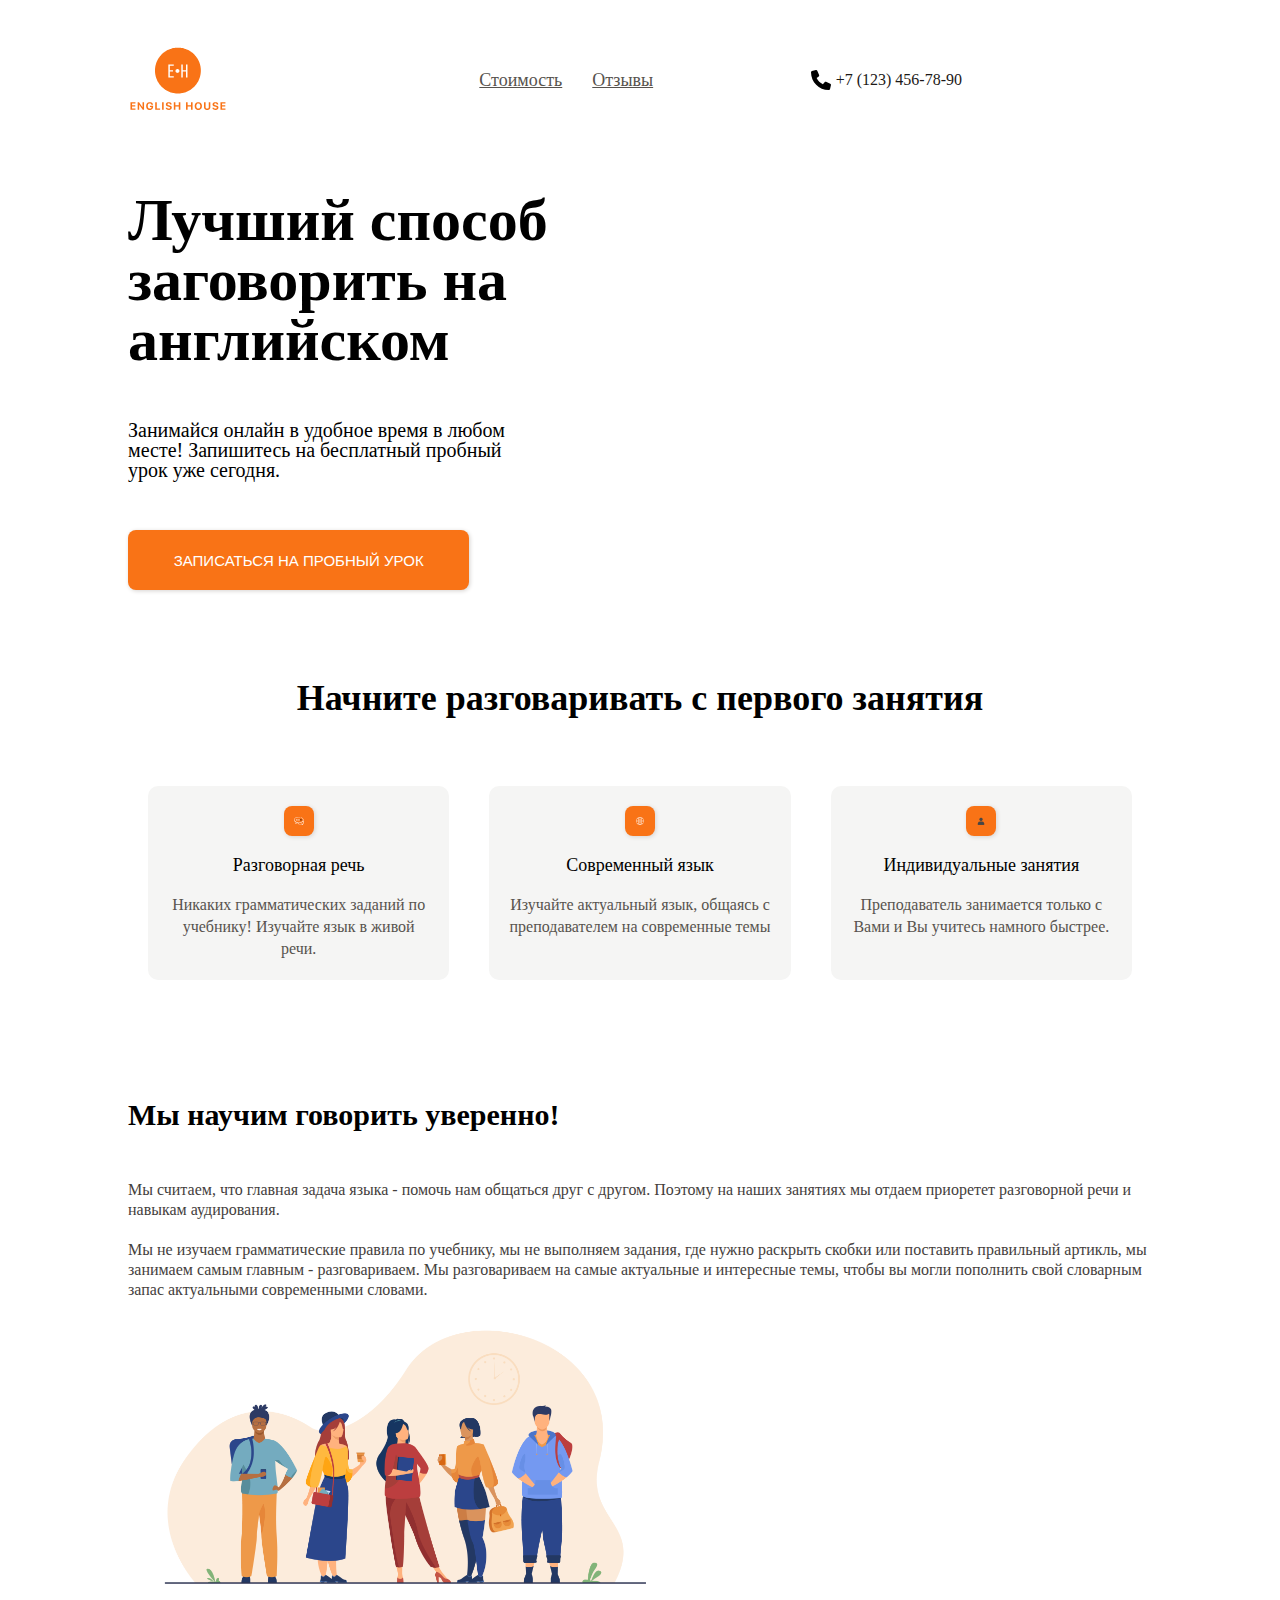
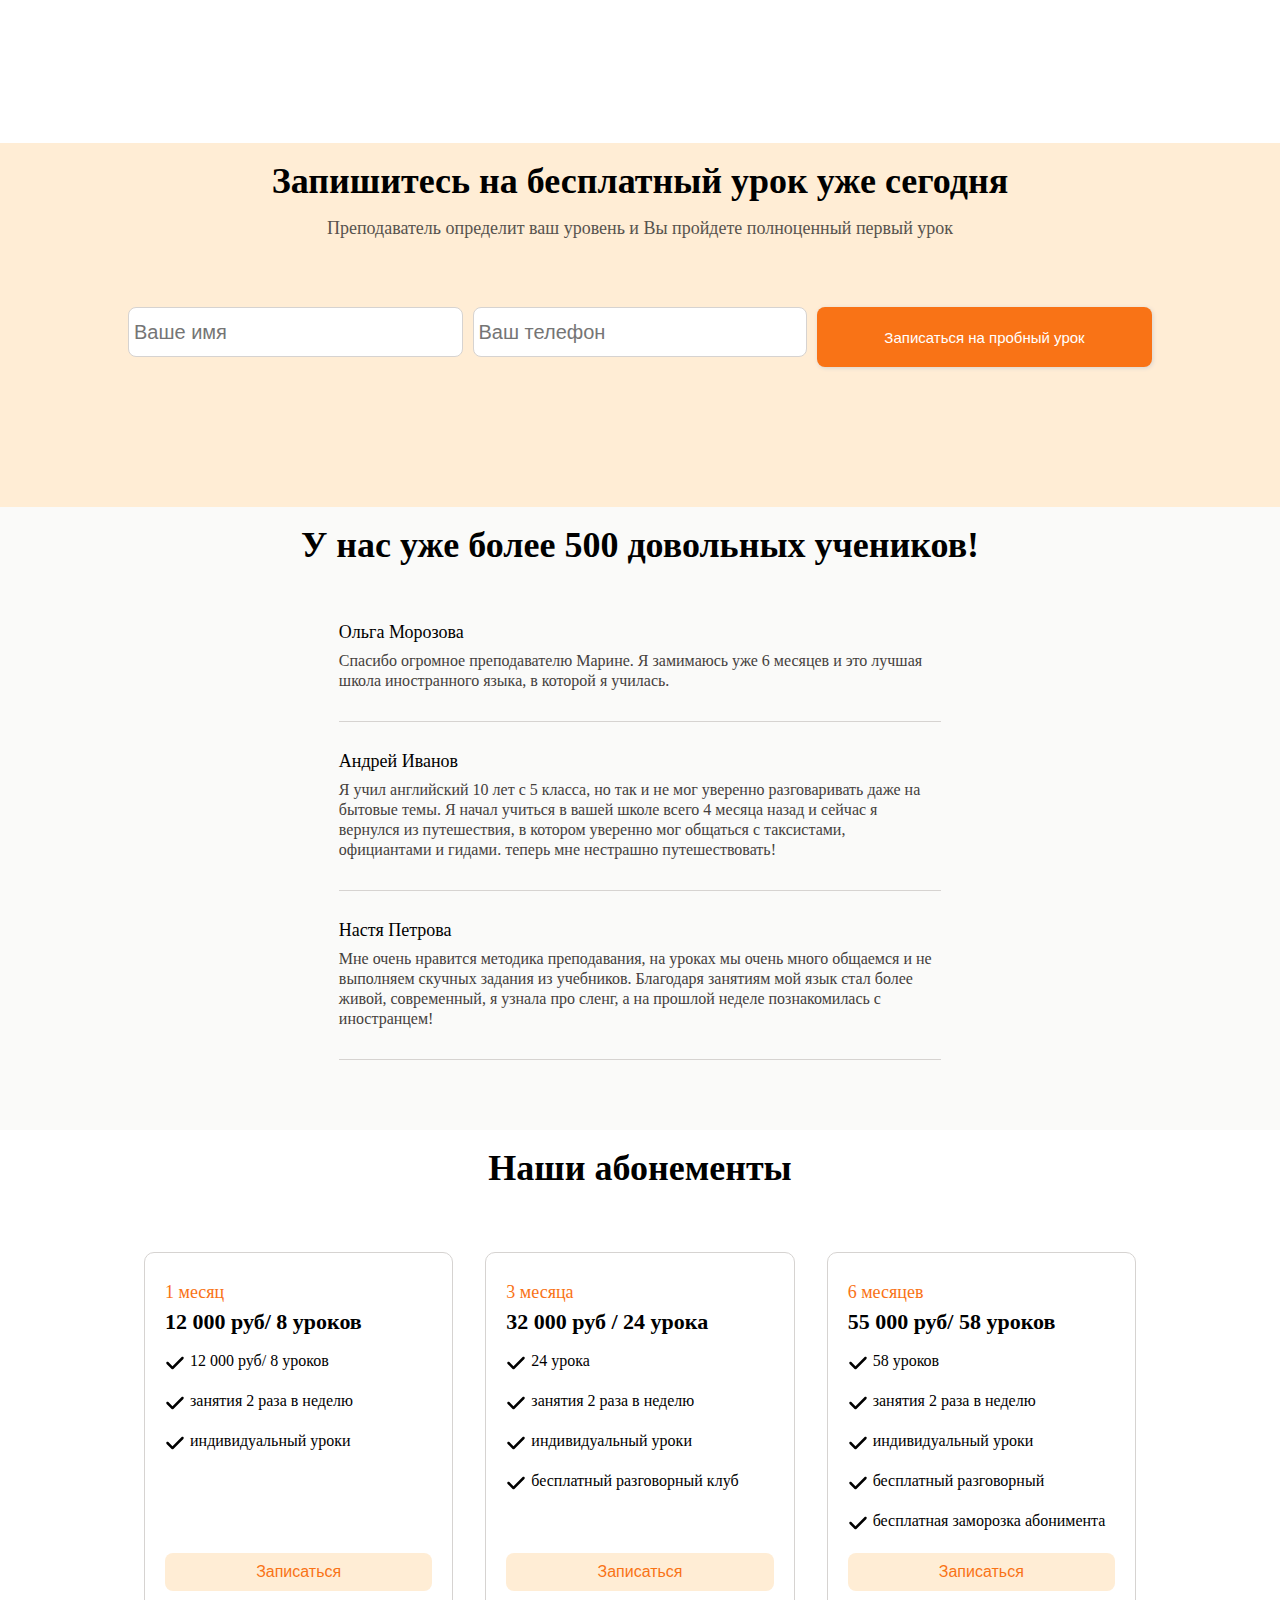
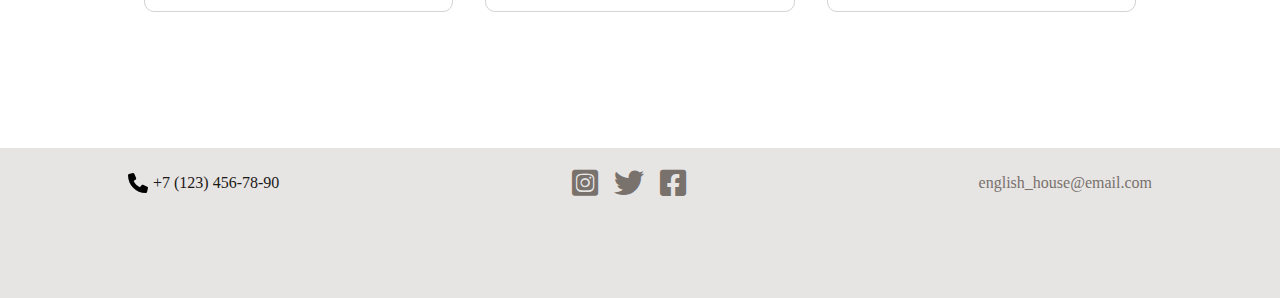
==== commit 72b71009: "change index" ====
--- a/index.html
+++ b/index.html
@@ -6,6 +6,7 @@
         <meta charset="utf-8">
         <link rel="stylesheet"type="text/css" href="reset.css"/>
         <link rel="stylesheet"type="text/css" href="styles.css"/>
+        <meta name="viewport" content="width=device-width, initial-scale=1.0">
         <link rel="stylesheet" href="icons/css/all.css">
         <link rel="preconnect" href="https://fonts.googleapis.com">
         <link rel="preconnect" href="https://fonts.gstatic.com" crossorigin>
--- a/styles.css
+++ b/styles.css
@@ -1,29 +1,36 @@
 
+*{
+    box-sizing: border-box;
+}
+html{
+    --offset: 40px; 
+}
 #hero{
-    height: 800px;
     background: url(hero.jpg);
     background-position: center top;
     background-size: cover;
+    position: relative;
     display: flex;
     flex-flow: row wrap;
     justify-content: center;
+    
 }
 .middle{
-    width: 1024px;
+    max-width: 1024px;
     margin: 0 auto;
-    padding: 50px 0 70px;
+    padding: 20px 0 70px;
 }
 #header{
     height: 120px;
     display: flex;
     align-items: center;
-    justify-content: space-between;
+    justify-content: start;
     padding: 0px;
     font: inherit;
 }
 #logo-header{
     display: block;
-    width: 103px;
+    width: calc(100% / 3);
     height: 100px;
     color: var(--primary-color);
     margin: 0px;
@@ -34,10 +41,10 @@
     height: 100px;
 }
 .navigation{
-    width: 16px;
+    width: calc(100% / 3);
     display: flex;
     justify-content: flex-start;
-    padding-right: 100px;
+
 }
 .navigation-item{
     padding: 0 10px;
@@ -46,6 +53,7 @@
     margin-right: 10px;
 }
 .phone{
+    width: max-content;
     display: flex;
     align-items: center;
     flex-wrap: nowrap;
@@ -56,16 +64,35 @@
     height: 20px;
     margin-right: 5px;
 }
+@media (max-width: 600px) {
+    .middle{
+        max-width: 600px;
+        padding-right: var(--offset);
+        padding-left: calc(var(--offset) / 4);
+    }
+    #header{
+        width: 100%;
+        display: flex;
+        flex-wrap: wrap;
+    }
+    #logo-header{
+        width: calc(100% / 2);
+        margin-right: calc(var(--offset) / 2);
+    }
+    .navigation{
+        width: calc(100% / 2 - var(--offset));
+        margin-right: calc(var(--offset) / 2);
+    }
+    #hero{
+        background-image: linear-gradient(to top, rgba(209, 210, 211, 0.781), 
+        rgba(122, 115, 115, 0.3)), url(hero.jpg);     
+    }
+}
 /*hero*/
-.record{
-    display: block;
-    font: inherit;
-
-}
 .record-item1{
     font-size: 60px;
     font-weight: 700;
-    margin-top: 100px;
+    margin-top: 50px;
     margin-bottom: 50px;
     max-width: 50%;
 }
@@ -75,7 +102,7 @@
     width: 40%;
 }
 .button-large{
-    width: 35%;
+    width: calc(100% / 3);
     height: 60px;
     color: white;
     background-color: var(--secondary-color);
@@ -107,6 +134,11 @@
     --third-color: #FFEDD5;
     --forth-color: #FAFAF9;
 }
+@media (max-width: 600px) {
+    .button-large{
+        width: calc(100% / 1.5);
+    }
+}
 /*2 секция*/
 .benefits{
     display: flex;
@@ -117,10 +149,10 @@
 }
 .benefit{
     border-radius: 10px;
-    padding: 20px;
-    margin: 16px;
+    padding: calc(var(--offset) / 2);
+    margin: calc(var(--offset) / 2);
     background-color: #F5F5F4;
-    width: 30%;
+    width: calc(100% / 3 - var(--offset));
     box-sizing: border-box;
     display: flex;
     flex-direction: column;
@@ -166,8 +198,38 @@
     color: #44403C;
 }
 .about-us-image{
-    width: 500px;
+    width: calc(100% / 2);
     margin-left: 20px;
+}
+@media (max-width: 600px) {
+    .benefits{
+        max-width: 600px;
+        display: flex;
+        flex-direction: row;
+        flex-wrap: wrap;
+        margin-right: var(--offset);
+        margin-left: calc(var(--offset) / 4);
+    }
+    .benefit {
+        width: calc(100% / 1);
+    }
+    .about-us{
+        max-width: 600px;
+        margin-right: var(--offset);
+        margin-left: calc(var(--offset) / 4);
+        margin-top: calc(var(--offset) / 4);
+    }
+    .about-us-title{
+        text-align: center;
+    }
+    .about-us-text{
+        margin-left: calc(var(--offset) / 4);
+        margin-right: var(--offset);
+        text-align: justify;
+    }
+    .about-us-image{
+        width: calc(100% / 1.1);
+}
 }
 /*третья секция*/
 .section_orange{
@@ -187,6 +249,7 @@
     justify-content: center;
 }
 .subscribe-form-input{
+    width: calc(100% / 3);
     height: 50px;
     border: 1px solid #D6D3D1;
     border-radius: 8px;
@@ -195,6 +258,27 @@
     padding-left: 5px;
     margin-right: 10px;
 }
+@media (max-width: 600px) {
+    .section-title{
+        margin-right: var(--offset);
+        margin-left: calc(var(--offset) / 4);
+    }
+    .section-subtitle{
+        margin-right: var(--offset);
+        margin-left: calc(var(--offset) / 4);
+    }
+    .subscribe-form{
+        display: flex;
+        flex-direction: row;
+        flex-wrap: wrap;
+    }
+    .subscribe-form-input{
+        width: calc(100% / 1);
+        margin-right: var(--offset);
+        margin-left: calc(var(--offset) / 4);
+        margin-bottom: calc(var(--offset) / 2);
+    }
+}
 /*четвертая секция*/
 .section_grey{
     background-color: var(--forth-color);
@@ -210,7 +294,7 @@
 .review{
     border-bottom: 1px solid #D6D3D1;
     padding: 30px 0;
-    width: 600px;
+    width: calc(100% / 1.7);
 }
 .review-title{
     margin-bottom: 10px;
@@ -220,6 +304,16 @@
     color: #44403C;
     line-height: 20px;
     font-weight: 300;
+}
+@media (max-width: 600px) {
+    .reviews{
+        max-width: 600px;
+        margin-right: var(--offset);
+        margin-left: calc(var(--offset) / 2);
+    }
+    .review{
+        width: calc(100% / 1.1);
+    }
 }
 /*пятая секция, смахивающая на вторую*/
 .rate{
@@ -237,7 +331,7 @@
     border-radius: 10px;
     padding: 20px;
     margin: 16px;
-    width: 30%;
+    width: calc(100% / 3);
     box-sizing: border-box;
     display: flex;
     flex-direction: column;
@@ -283,6 +377,16 @@
     border-color: #fed7aa;
     cursor: pointer;
 }
+@media (max-width: 600px) {
+    .rate{
+        flex-wrap: wrap;
+        margin-right: var(--offset);
+        margin-left: calc(var(--offset) / 2);
+    }
+    .rate-detail{
+        width: calc(100% / 1);
+    }
+}
 #footer{
     background-color: #E7E5E4;
     height: 150px;
@@ -296,7 +400,7 @@
 .social-icon{
     display: flex;
     height: 100%;
-    width: 10%;
+    width: calc(100% / 9);
     justify-content: space-between;
     color: black;
 }
@@ -308,4 +412,15 @@
 .logo:hover{
     color: #1c1917;
     cursor: pointer;
+}
+@media (max-width: 600px) {
+    .footer-content{
+        flex-direction: column;
+        justify-content: space-evenly;
+    }
+    .social-icon{
+        margin: calc(var(--offset) / 2);
+        align-items: space-between;
+        width: calc(100% / 5);
+    }
 }